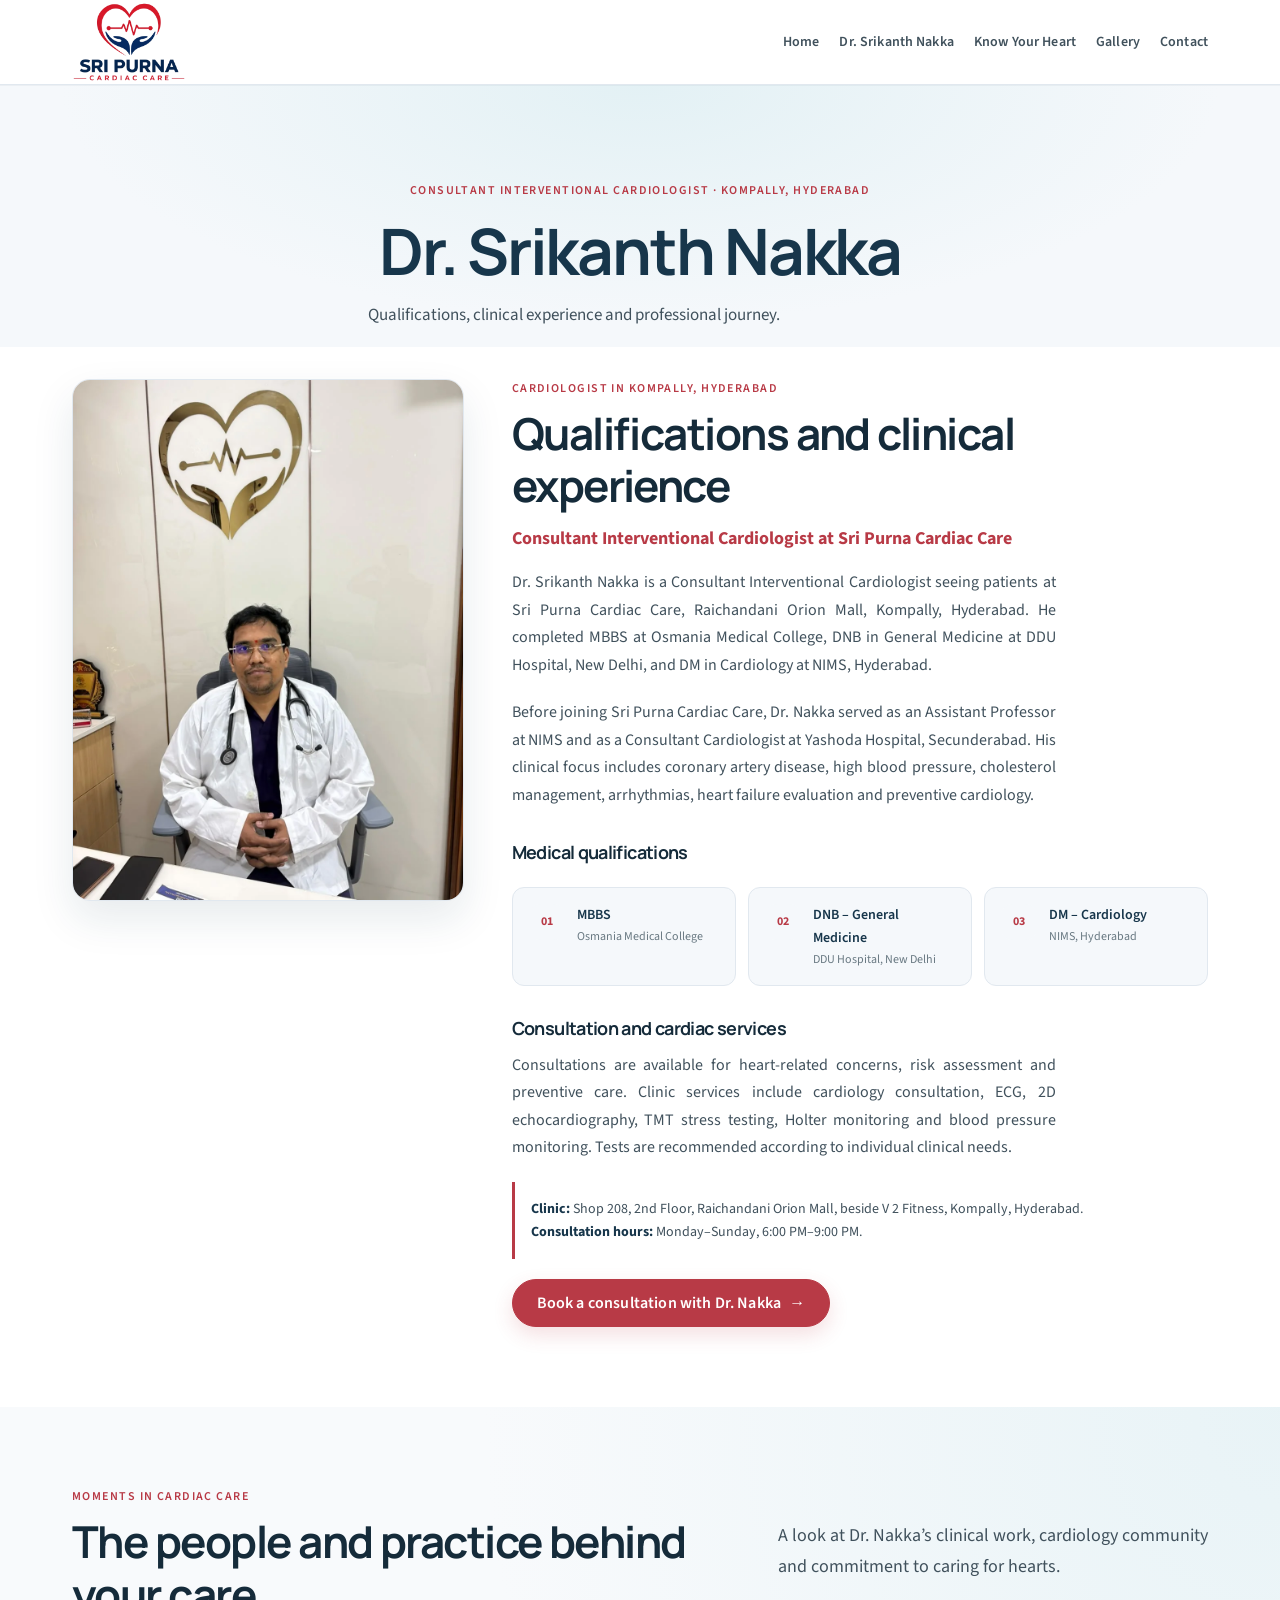
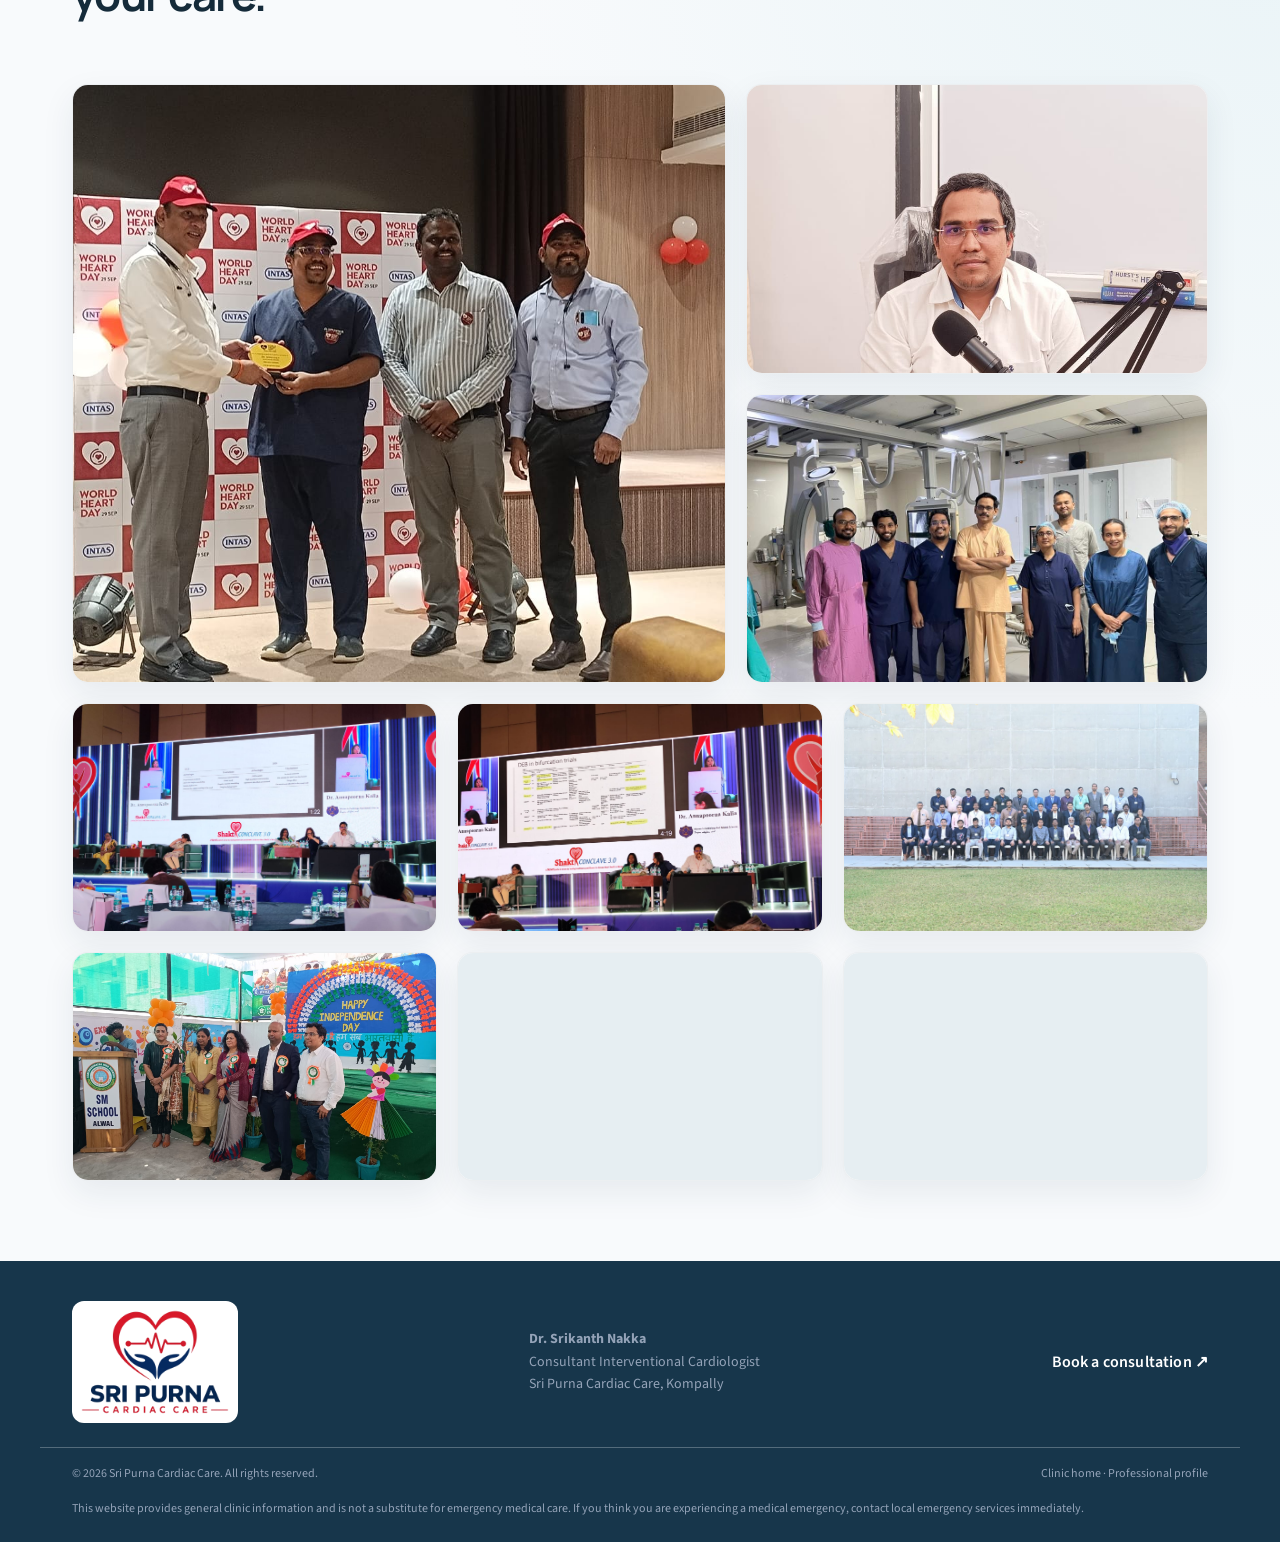
==== dr-srikanth-nakka/index.html @ 1088cf3b "Feature doctor social links and professional journey" ====
<!doctype html>
<html lang="en">
<head>
  <meta charset="utf-8">
  <meta name="viewport" content="width=device-width, initial-scale=1">
  <meta name="theme-color" content="#173653">
  <meta name="robots" content="index,follow">
  <title>Dr. Srikanth Nakka | Cardiologist in Kompally, Hyderabad</title>
  <meta name="description" content="Dr. Srikanth Nakka, Consultant Interventional Cardiologist in Kompally, Hyderabad. Explore his qualifications, clinical experience and professional photo gallery.">
  <link rel="canonical" href="https://kondabattulabalachandra-creator.github.io/sripurna-cardic/dr-srikanth-nakka/">
  <meta property="og:type" content="profile">
  <meta property="og:title" content="Dr. Srikanth Nakka | Sri Purna Cardiac Care">
  <link rel="preload" href="../fonts/manrope-latin-variable.woff2" as="font" type="font/woff2" crossorigin>
  <link rel="preload" href="../fonts/source-sans-3-latin-variable.woff2" as="font" type="font/woff2" crossorigin>
  <meta property="og:description" content="Meet Dr. Srikanth Nakka, Consultant Interventional Cardiologist in Kompally, Hyderabad.">
  <meta name="twitter:card" content="summary_large_image">
  <meta name="twitter:title" content="Dr. Srikanth Nakka | Cardiologist in Kompally">
  <meta name="twitter:description" content="Qualifications, clinical experience and professional photo gallery of Dr. Srikanth Nakka.">
  <link rel="stylesheet" href="../vendor/bootstrap/bootstrap-grid.min.css">
  <link rel="stylesheet" href="../vendor/bootstrap/bootstrap-utilities.min.css">
  <link rel="stylesheet" href="../styles.css">
</head>
<body>
  <a class="skip-link" href="#main">Skip to content</a>
  <header class="site-header" id="top">
    <div class="container nav-wrap">
      <a class="brand" href="../" aria-label="Sri Purna Cardiac Care home">
        <img class="brand-logo" src="../images/sri-purna-cardiac-care-logo-user.webp" alt="Sri Purna Cardiac Care" width="768" height="540">
      </a>
      <button class="menu-toggle" id="menuToggle" aria-label="Open navigation" aria-expanded="false" aria-controls="primaryNav">
        <span aria-hidden="true"></span><span aria-hidden="true"></span><span aria-hidden="true"></span>
      </button>
      <nav class="nav" id="primaryNav" aria-label="Main navigation">
        <a href="../">Home</a>
        <a href="#doctor" aria-current="page">Dr. Srikanth Nakka</a>
        <a href="../know-your-heart/">Know Your Heart</a>
        <a href="#gallery">Gallery</a>
        <a href="../#contact">Contact</a>
      </nav>
    </div>
  </header>
  <main id="main">
    <section class="doctor-page-heading" aria-labelledby="doctor-page-title">
      <div class="container">
        <div class="eyebrow"><span class="eyebrow-line"></span> Consultant Interventional Cardiologist · Kompally, Hyderabad</div>
        <h1 id="doctor-page-title">Dr. Srikanth Nakka</h1>
        <p>Qualifications, clinical experience and professional journey.</p>
      </div>
    </section>
    <section class="section doctor-section" id="doctor" aria-labelledby="doctor-heading">
      <div class="container doctor-grid">
        <figure class="doctor-profile-photo">
          <img src="../images/dr-srikanth-nakka-clinic-portrait.webp" alt="Dr. Srikanth Nakka seated in his clinic" width="960" height="1280" loading="lazy" decoding="async">
        </figure>
        <div class="doctor-copy">
          <div class="eyebrow"><span class="eyebrow-line"></span> Cardiologist in Kompally, Hyderabad</div>
          <h2 id="doctor-heading">Qualifications and clinical experience</h2>
          <p class="doctor-role">Consultant Interventional Cardiologist at Sri Purna Cardiac Care</p>
          <p class="body-copy">Dr. Srikanth Nakka is a Consultant Interventional Cardiologist seeing patients at Sri Purna Cardiac Care, Raichandani Orion Mall, Kompally, Hyderabad. He completed MBBS at Osmania Medical College, DNB in General Medicine at DDU Hospital, New Delhi, and DM in Cardiology at NIMS, Hyderabad.</p>
          <p class="body-copy">Before joining Sri Purna Cardiac Care, Dr. Nakka served as an Assistant Professor at NIMS and as a Consultant Cardiologist at Yashoda Hospital, Secunderabad. His clinical focus includes coronary artery disease, high blood pressure, cholesterol management, arrhythmias, heart failure evaluation and preventive cardiology.</p>
          <h3 class="career-heading">Medical qualifications</h3>
          <div class="qualifications">
            <div><span class="qual-icon">01</span><span><b>MBBS</b><small>Osmania Medical College</small></span></div>
            <div><span class="qual-icon">02</span><span><b>DNB – General Medicine</b><small>DDU Hospital, New Delhi</small></span></div>
            <div><span class="qual-icon">03</span><span><b>DM – Cardiology</b><small>NIMS, Hyderabad</small></span></div>
          </div>
          <h3 class="career-heading">Consultation and cardiac services</h3>
          <p class="body-copy">Consultations are available for heart-related concerns, risk assessment and preventive care. Clinic services include cardiology consultation, ECG, 2D echocardiography, TMT stress testing, Holter monitoring and blood pressure monitoring. Tests are recommended according to individual clinical needs.</p>
          <p class="doctor-visit"><strong>Clinic:</strong> Shop 208, 2nd Floor, Raichandani Orion Mall, beside V 2 Fitness, Kompally, Hyderabad.<br><strong>Consultation hours:</strong> Monday–Sunday, 6:00 PM–9:00 PM.</p>
          <a class="btn btn-primary" href="../#appointment">Book a consultation with Dr. Nakka <span>→</span></a>
        </div>
      </div>
    </section>

    <section class="section gallery-section" id="gallery" aria-labelledby="gallery-heading">
      <div class="container">
        <div class="section-heading gallery-heading">
          <div>
            <div class="eyebrow"><span class="eyebrow-line"></span> Moments in cardiac care</div>
            <h2 id="gallery-heading">The people and practice behind your care.</h2>
          </div>
          <p class="body-copy">A look at Dr. Nakka’s clinical work, cardiology community and commitment to caring for hearts.</p>
        </div>
        <div class="gallery-grid" aria-label="Photo gallery of Dr. Srikanth Nakka and his cardiology work">
          <figure class="gallery-card gallery-card-feature">
            <a href="../images/dr-srikanth-nakka-heart-day-recognition.webp" target="_blank" rel="noopener" aria-label="Open full-size photo of Dr. Nakka receiving recognition at a World Heart Day event">
              <img src="../images/dr-srikanth-nakka-heart-day-recognition.webp" alt="Dr. Srikanth Nakka receiving recognition at a World Heart Day event" width="1600" height="903" loading="lazy" decoding="async">
              <span class="gallery-open" aria-hidden="true">↗</span>
            </a>
          </figure>
          <figure class="gallery-card">
            <a href="../images/dr-srikanth-nakka-consultation.webp" target="_blank" rel="noopener" aria-label="Open full-size photo of Dr. Srikanth Nakka in consultation">
              <img src="../images/dr-srikanth-nakka-consultation.webp" alt="Dr. Srikanth Nakka seated at his desk during a consultation" width="903" height="1600" loading="lazy" decoding="async">
              <span class="gallery-open" aria-hidden="true">↗</span>
            </a>
          </figure>
          <figure class="gallery-card">
            <a href="../images/cardiac-care-team.webp" target="_blank" rel="noopener" aria-label="Open full-size photo of a cardiac care team">
              <img src="../images/cardiac-care-team.webp" alt="Dr. Nakka with a cardiac care team in a clinical procedure room" width="1024" height="768" loading="lazy" decoding="async">
              <span class="gallery-open" aria-hidden="true">↗</span>
            </a>
          </figure>
          <figure class="gallery-card">
            <a href="../images/dr-srikanth-nakka-cardiology-conference.webp" target="_blank" rel="noopener" aria-label="Open full-size photo from a cardiology conference">
              <img src="../images/dr-srikanth-nakka-cardiology-conference.webp" alt="Cardiology conference session with clinicians discussing heart care" width="1600" height="1200" loading="lazy" decoding="async">
              <span class="gallery-open" aria-hidden="true">↗</span>
            </a>
          </figure>
          <figure class="gallery-card">
            <a href="../images/dr-srikanth-nakka-cardiology-conference-panel.webp" target="_blank" rel="noopener" aria-label="Open full-size photo of a cardiology conference panel">
              <img src="../images/dr-srikanth-nakka-cardiology-conference-panel.webp" alt="Expert panel at a cardiology conference on women's heart health" width="1600" height="1200" loading="lazy" decoding="async">
              <span class="gallery-open" aria-hidden="true">↗</span>
            </a>
          </figure>
          <figure class="gallery-card">
            <a href="../images/dr-srikanth-nakka-batch-colleagues.webp" target="_blank" rel="noopener" aria-label="Open full-size photo of Dr. Nakka with his cardiology batch">
              <img src="../images/dr-srikanth-nakka-batch-colleagues.webp" alt="Dr. Nakka with his cardiology batch and colleagues" width="1600" height="1064" loading="lazy" decoding="async">
              <span class="gallery-open" aria-hidden="true">↗</span>
            </a>
          </figure>
          <figure class="gallery-card">
            <a href="../images/community-health-event.webp" target="_blank" rel="noopener" aria-label="Open full-size photo from a community health event">
              <img src="../images/community-health-event.webp" alt="Dr. Nakka and community members at a school health and cultural event" width="1600" height="903" loading="lazy" decoding="async">
              <span class="gallery-open" aria-hidden="true">↗</span>
            </a>
          </figure>
          <figure class="gallery-card">
            <a href="../images/dr-srikanth-nakka-yashoda-health-session.webp" target="_blank" rel="noopener" aria-label="Open full-size photo from a Yashoda Hospitals heart-health session">
              <img src="../images/dr-srikanth-nakka-yashoda-health-session.webp" alt="Dr. Nakka speaking at a Yashoda Hospitals heart-health session" width="960" height="1280" loading="lazy" decoding="async">
              <span class="gallery-open" aria-hidden="true">↗</span>
            </a>
          </figure>
          <figure class="gallery-card">
            <a href="../images/cardiac-care-table-meeting.webp" target="_blank" rel="noopener" aria-label="Open full-size photo of a cardiac-care table meeting">
              <img src="../images/cardiac-care-table-meeting.webp" alt="Dr. Nakka and clinicians meeting around a table at Yashoda Hospitals" width="1280" height="583" loading="lazy" decoding="async">
              <span class="gallery-open" aria-hidden="true">↗</span>
            </a>
          </figure>
        </div>
      </div>
    </section>
  </main>
  <footer class="footer">
    <div class="container footer-main">
      <a class="brand brand-footer" href="../" aria-label="Sri Purna Cardiac Care home"><img class="brand-logo" src="../images/sri-purna-cardiac-care-logo-user.webp" alt="Sri Purna Cardiac Care" width="768" height="540"></a>
      <p><strong>Dr. Srikanth Nakka</strong><br>Consultant Interventional Cardiologist<br>Sri Purna Cardiac Care, Kompally</p>
      <a class="footer-call" href="../#appointment">Book a consultation ↗</a>
    </div>
    <div class="container footer-bottom"><span>© <span id="year"></span> Sri Purna Cardiac Care. All rights reserved.</span><span><a href="../">Clinic home</a> · Professional profile</span></div>
    <div class="container medical-note">This website provides general clinic information and is not a substitute for emergency medical care. If you think you are experiencing a medical emergency, contact local emergency services immediately.</div>
  </footer>
  <script src="../script.js"></script>
</body>
</html>
---- styles.css ----
/* ==========================================================================
   Sri Purna Cardiac Care — Modern Design System
   Mobile-first | self-hosted variable fonts | measured hierarchy | no italics
   ========================================================================== */

@font-face {
  font-family: "Manrope";
  src: url("fonts/manrope-latin-variable.woff2") format("woff2");
  font-style: normal;
  font-weight: 200 800;
  font-display: swap;
}

@font-face {
  font-family: "Source Sans 3";
  src: url("fonts/source-sans-3-latin-variable.woff2") format("woff2");
  font-style: normal;
  font-weight: 200 900;
  font-display: swap;
}

/* 1. Design Tokens */
:root {
  /* Fonts */
  --fs-heading: "Manrope", "Segoe UI", Arial, sans-serif;
  --fs-body: "Source Sans 3", "Segoe UI", Arial, sans-serif;

  /* Colors — Medical palette */
  --color-bg: #F5F8FB;
  --color-bg-white: #FFFFFF;
  --color-text: #152B3A;
  --color-text-secondary: #40515C;
  --color-text-muted: #697982;
  --color-brand: #B83A46;
  --color-brand-dark: #96323D;
  --color-navy: #17364B;
  --color-border: #E1E8EF;
  --color-focus: #B83A46;
  --color-success: #059669;

  /* Radius & Shadows */
  --radius: 0.75rem;
  --radius-lg: 1.125rem;
  --shadow: 0 10px 30px rgb(23 54 75 / 0.07);
  --shadow-hover: 0 16px 36px rgb(23 54 75 / 0.11);
  --transition: 220ms cubic-bezier(0.2, 0.8, 0.2, 1);

  /* Spacing (8px grid) */
  --space-1: 0.25rem;
  --space-2: 0.5rem;
  --space-3: 0.75rem;
  --space-4: 1rem;
  --space-5: 1.25rem;
  --space-6: 1.5rem;
  --space-8: 2rem;
  --space-10: 2.5rem;
  --space-12: 3rem;
  --space-16: 4rem;
  --space-20: 5rem;

  /* Typography scale (mobile first) */
  --text-xs: 0.75rem;
  --text-sm: 0.875rem;
  --text-base: 1rem;
  --text-lg: 1.125rem;
  --text-xl: 1.25rem;
  --text-2xl: 1.5rem;
  --text-3xl: 1.875rem;
  --text-4xl: 2.25rem;
  --text-5xl: 3rem;
  --text-6xl: 3.75rem;

  --leading-tight: 1.2;
  --leading-snug: 1.375;
  --leading-normal: 1.5;
  --leading-relaxed: 1.625;

  --container-max: 1200px;
  --container-padding: 1.5rem;

  /* Breakpoints (mobile first) */
  --bp-sm: 640px;
  --bp-md: 768px;
  --bp-lg: 1024px;
  --bp-xl: 1280px;
}

/* 2. Reset & Base */
*,
*::before,
*::after {
  box-sizing: border-box;
  margin: 0;
  padding: 0;
}

html {
  scroll-behavior: smooth;
  scroll-padding-top: 80px;
  font-size: 16px;
  -webkit-tap-highlight-color: transparent;
}

body {
  margin: 0;
  background: var(--color-bg);
  color: var(--color-text);
  font-family: var(--fs-body);
  font-size: clamp(1rem, 0.97rem + 0.16vw, 1.0625rem);
  font-weight: 400;
  line-height: var(--leading-relaxed);
  -webkit-font-smoothing: antialiased;
  overflow-x: hidden;
}

a {
  color: inherit;
  text-decoration: none;
  transition: color var(--transition);
}

button {
  font: inherit;
  cursor: pointer;
  background: none;
  border: none;
}

img {
  display: block;
  max-width: 100%;
  height: auto;
}

p {
  margin-bottom: var(--space-5);
  color: var(--color-text-secondary);
  line-height: var(--leading-relaxed);
  text-align: left;
  text-wrap: pretty;
}

/* 3. Typography — No slanting anywhere */
h1, h2, h3, h4, h5, h6 {
  font-family: var(--fs-heading);
  font-weight: 680;
  line-height: var(--leading-tight);
  color: var(--color-text);
  letter-spacing: -0.035em;
  font-style: normal !important;
}

h1 { font-size: clamp(2.25rem, 9vw, 3.75rem); margin-bottom: var(--space-5); }
h2 { font-size: clamp(1.75rem, 6vw, 2.75rem); margin-bottom: var(--space-4); }
h3 { font-size: clamp(1.25rem, 4vw, 1.75rem); margin-bottom: var(--space-3); }
h4 { font-size: var(--text-lg); margin-bottom: var(--space-3); }

/* Hero title — uniform heading */
.hero h1 {
  font-size: clamp(2.5rem, 5.8vw, 4.5rem);
  font-weight: 700;
  margin-bottom: var(--space-4);
  line-height: 1.02;
  letter-spacing: -0.045em;
}

/* Eyebrow / badge labels — body font, no slant */
.eyebrow {
  font-family: var(--fs-body);
  font-size: var(--text-xs);
  font-weight: 600;
  letter-spacing: 0.12em;
  text-transform: uppercase;
  color: var(--color-brand);
  margin-bottom: var(--space-2);
  display: block;
}

/* 4. Layout */
.container {
  width: 100%;
  max-width: var(--container-max);
  margin-inline: auto;
  padding-inline: var(--container-padding);
}

.section {
  padding: var(--space-12) 0;
}

.skip-link {
  position: absolute;
  top: var(--space-3);
  left: -100%;
  z-index: 1000;
  padding: var(--space-2) var(--space-4);
  background: var(--color-bg-white);
  color: var(--color-navy);
  font-family: var(--fs-body);
  font-size: var(--text-sm);
  font-weight: 600;
  border-radius: var(--radius);
  box-shadow: var(--shadow);
  transition: left 0.2s ease;
}
.skip-link:focus {
  left: var(--space-3);
  outline: 3px solid var(--color-focus);
  outline-offset: 2px;
}

/* 5. Header / Navigation */
.site-header {
  position: sticky;
  top: 0;
  z-index: 100;
  background: var(--color-bg-white);
  border-bottom: 1px solid var(--color-border);
  box-shadow: 0 1px 0 rgb(21 43 58 / 0.04);
}

.nav-wrap {
  display: flex;
  align-items: center;
  justify-content: space-between;
  height: 80px;
  gap: var(--space-4);
}

.brand {
  display: inline-flex;
  align-items: center;
}

.brand-logo {
  display: block;
  width: clamp(124px, 19.5vw, 150px);
  height: clamp(72px, 10.4vw, 80px);
  object-fit: contain;
  object-position: left center;
  transition: width 180ms ease, height 180ms ease;
}

.nav {
  display: flex;
  align-items: center;
  gap: var(--space-5);
  font-family: var(--fs-body);
  font-size: var(--text-sm);
  font-weight: 600;
  letter-spacing: 0.01em;
  color: var(--color-text);
}

.nav > a {
  color: var(--color-text-secondary);
  padding: var(--space-2) 0;
  position: relative;
  font-weight: 700;
  transition: color var(--transition);
}

.nav > a:hover,
.nav > a:focus {
  color: var(--color-brand);
}

.menu-toggle {
  display: none;
  width: 44px;
  height: 44px;
  padding: var(--space-2);
  border: 1px solid var(--color-border);
  border-radius: var(--radius);
  background: var(--color-bg-white);
}

.menu-toggle span {
  display: block;
  height: 2px;
  margin: 5px 0;
  background: var(--color-text);
}

/* 6. Buttons — uniform, no slant */
.btn {
  display: inline-flex;
  align-items: center;
  justify-content: center;
  gap: var(--space-2);
  min-height: 48px;
  padding: 0 var(--space-6);
  border: 1px solid transparent;
  border-radius: 999px;
  font-family: var(--fs-body);
  font-size: var(--text-base);
  font-weight: 700;
  letter-spacing: 0.01em;
  transition: transform var(--transition), background-color var(--transition), border-color var(--transition), color var(--transition), box-shadow var(--transition);
  text-align: center;
  cursor: pointer;
}

.btn-primary {
  background: var(--color-brand);
  color: var(--color-bg-white);
  border-color: var(--color-brand);
  box-shadow: 0 8px 20px rgb(184 58 70 / 0.16);
}

.btn-primary:hover {
  background: var(--color-brand-dark);
  border-color: var(--color-brand-dark);
  transform: translateY(-1px);
  box-shadow: 0 12px 24px rgb(184 58 70 / 0.22);
}

.btn-block {
  width: 100%;
}

/* 7. Hero — mobile-first stack */
.hero {
  padding: clamp(2.75rem, 6vw, 5.5rem) 0 clamp(2.5rem, 5vw, 4rem);
  background: radial-gradient(ellipse at 82% 40%, rgb(223 235 246 / 0.42), transparent 42%), var(--color-bg-white);
}

.hero-grid {
  display: grid;
  gap: clamp(2rem, 6vw, 5rem);
  align-items: center;
}

.hero-content {
  max-width: 560px;
}

.hero-media {
  position: relative;
  z-index: 0;
  isolation: isolate;
  width: min(100%, 470px);
  margin-inline: auto;
  padding: 9px;
  border: 1px solid rgb(225 232 239 / 0.85);
  border-radius: 1.35rem;
  background: linear-gradient(145deg, #fff, #f3f7fa);
  box-shadow: 0 24px 60px rgb(23 54 75 / 0.12);
}

.hero-media img {
  width: 100%;
  max-width: none;
  border-radius: 1rem;
  border: 0;
  box-shadow: none;
  margin: 0 auto;
  aspect-ratio: 1 / 1;
  object-fit: cover;
  object-position: center 26%;
  animation: hero-image-reveal 680ms cubic-bezier(0.2, 0.8, 0.2, 1) both;
}

.hero-role {
  margin: 0 0 var(--space-3);
  color: var(--color-navy);
  font-size: clamp(1.15rem, 2vw, 1.35rem);
  font-weight: 700;
  line-height: 1.4;
}

.hero-lead {
  max-width: 58ch;
  font-size: clamp(1rem, 1.4vw, 1.125rem);
  line-height: 1.7;
}
.hero-actions {
  display: flex;
  flex-direction: column;
  gap: var(--space-3);
  margin-top: var(--space-5);
}

.hero-actions .btn {
  width: 100%;
}

.hero-proof {
  margin-top: var(--space-6);
  padding: var(--space-4);
  border: 1px solid var(--color-border);
  border-radius: var(--radius);
  background: rgb(255 255 255 / 0.92);
}

.hero-proof strong {
  color: var(--color-text);
  font-family: var(--fs-body);
  font-weight: 700;
  font-size: var(--text-base);
  display: block;
}

.hero-proof small {
  color: var(--color-text-muted);
  font-family: var(--fs-body);
  font-size: var(--text-sm);
  display: block;
  margin-top: 0.15rem;
}

.hero-bottom {
  display: flex;
  grid-template-columns: 1fr auto;
  gap: var(--space-3) var(--space-5);
  margin-top: var(--space-8);
  padding-top: var(--space-6);
  border-top: 1px solid var(--color-border);
  color: var(--color-text-muted);
  font-family: var(--fs-body);
  font-size: var(--text-sm);
  flex-direction: column;
  align-items: flex-start;
  flex-wrap: wrap;
}

.hero-bottom > span {
  color: var(--color-brand);
  font-weight: 600;
  letter-spacing: 0.08em;
  text-transform: uppercase;
  font-size: var(--text-xs);
}

.hero-bottom strong {
  color: var(--color-navy);
  font-weight: 700;
}

.hero-bottom i {
  width: 6px;
  height: 6px;
  border-radius: 50%;
  background: var(--color-brand);
  display: inline-block;
  margin: 0;
}

.hero-bottom a {
  color: var(--color-navy);
  font-weight: 600;
  justify-self: end;
  margin-left: 0;
}

/* 9. Section Headings */
.section-heading {
  display: flex;
  flex-direction: column;
  gap: var(--space-3);
  margin-bottom: var(--space-8);
  text-align: center;
}

.section-heading > .body-copy {
  max-width: 600px;
  margin-inline: auto;
  color: var(--color-text-secondary);
  font-size: var(--text-lg);
}

.about-section {
  background: var(--color-bg);
}

.about-grid {
  display: grid;
  grid-template-columns: minmax(0, 0.9fr) minmax(0, 1.1fr);
  align-items: center;
  gap: clamp(2rem, 6vw, 5rem);
}

.about-grid h2 { max-width: 13ch; }
.about-copy { max-width: 66ch; }

.about-callout {
  display: block;
  margin-top: var(--space-6);
  padding: var(--space-4) var(--space-5);
  border-left: 3px solid var(--color-brand);
  border-radius: 0 var(--radius) var(--radius) 0;
  background: var(--color-bg-white);
  box-shadow: var(--shadow);
}

.about-callout strong {
  color: var(--color-navy);
  font-weight: 700;
  display: block;
}

/* Services section — Bootstrap 5 grid, clinic palette, and consistent photo cards. */
.services-section {
  background: var(--color-bg-white);
}

.service-card {
  min-height: 32.5rem;
  overflow: hidden;
  padding: 0;
  border: 1px solid var(--color-border);
  border-radius: var(--radius-lg);
  background: var(--color-bg-white);
  box-shadow: 0 8px 24px rgb(23 54 75 / 0.045);
  transition: transform var(--transition), border-color var(--transition), box-shadow var(--transition);
}

.service-card:hover {
  border-color: var(--color-brand);
  box-shadow: var(--shadow-hover);
  transform: translateY(-3px);
}

.service-card-image {
  overflow: hidden;
  aspect-ratio: 4 / 3;
  margin: 0;
  background: var(--color-bg-white);
}

.service-card-image img {
  display: block;
  width: 100%;
  height: 100%;
  object-fit: cover;
  object-position: center;
  transition: transform 420ms ease;
}

.service-card:hover .service-card-image img {
  transform: scale(1.035);
}

.service-photo-ecg img {
  object-position: center 55%;
}

.service-photo-pressure img {
  object-position: center 60%;
}

.service-card-content {
  min-width: 0;
}

.service-number {
  display: block;
  margin-bottom: var(--space-2);
  color: var(--color-brand);
  font-size: var(--text-xs);
  font-weight: 700;
  letter-spacing: 0.14em;
}

.service-card h3 {
  font-size: var(--text-lg);
}

.service-card p {
  color: var(--color-text-secondary);
  font-size: var(--text-sm);
}

.service-action {
  display: inline-flex;
  align-items: center;
  justify-content: space-between;
  gap: var(--space-2);
  min-height: 44px;
  border-top: 1px solid var(--color-border);
  padding-top: var(--space-3);
  color: var(--color-brand-dark);
  font-family: var(--fs-body);
  font-size: var(--text-sm);
  font-weight: 700;
}

.service-action:hover,
.service-action:focus-visible {
  color: var(--color-brand);
}

.service-procedure-note {
  overflow: hidden;
  border: 1px solid var(--color-border);
  border-radius: var(--radius-lg);
  background: var(--color-bg-white);
}

.service-procedure-image {
  display: block;
  width: 100%;
  aspect-ratio: 4 / 3;
  object-fit: cover;
  object-position: center;
}

.service-procedure-copy {
  display: flex;
  min-height: 100%;
  flex-direction: column;
  justify-content: center;
}

.service-procedure-label {
  display: block;
  margin-bottom: var(--space-3);
  color: var(--color-brand);
  font-size: var(--text-xs);
  font-weight: 700;
  letter-spacing: 0.12em;
  text-transform: uppercase;
}

.service-disclaimer {
  color: var(--color-navy);
  font-size: var(--text-sm);
  line-height: var(--leading-relaxed);
}

/* 11. Doctor Section */
.doctor-section {
  background: var(--color-bg-white);
}

.doctor-grid {
  display: grid;
  grid-template-columns: 1fr;
  gap: var(--space-8);
  align-items: start;
}

.doctor-copy h2,
.doctor-copy h3 {
  margin-bottom: var(--space-3);
}

.doctor-role {
  color: var(--color-brand);
  font-family: var(--fs-body);
  font-weight: 700;
  font-size: var(--text-lg);
  margin-bottom: var(--space-4);
  display: block;
}

.body-copy {
  color: var(--color-text-secondary);
  font-size: var(--text-base);
  margin-bottom: var(--space-5);
}

.qualifications {
  display: grid;
  grid-template-columns: repeat(auto-fit, minmax(200px, 1fr));
  gap: var(--space-3);
  margin: var(--space-6) 0;
}

.qualifications > div {
  display: flex;
  align-items: flex-start;
  gap: var(--space-3);
  padding: var(--space-4);
  border: 1px solid var(--color-border);
  border-radius: var(--radius);
  background: var(--color-bg);
}

.qual-icon {
  width: 36px;
  height: 36px;
  border-radius: var(--radius);
  background: var(--color-bg);
  color: var(--color-brand);
  display: grid;
  place-items: center;
  font-size: var(--text-xs);
  font-weight: 700;
  flex-shrink: 0;
}

.qualifications span:last-child {
  display: flex;
  flex-direction: column;
}

.qualifications b {
  color: var(--color-navy);
  font-family: var(--fs-body);
  font-weight: 600;
  font-size: var(--text-sm);
}

.qualifications small {
  color: var(--color-text-muted);
  font-family: var(--fs-body);
  font-size: var(--text-xs);
}

.text-link {
  display: inline-flex;
  align-items: center;
  gap: var(--space-2);
  color: var(--color-navy);
  font-family: var(--fs-body);
  font-size: var(--text-base);
  font-weight: 600;
  letter-spacing: 0.01em;
}

.text-link:hover {
  color: var(--color-brand);
}

.career-heading {
  margin: var(--space-8) 0 var(--space-3);
  font-size: var(--text-lg);
}

/* 12. Appointment Band */
.appointment-band {
  position: relative;
  padding: var(--space-12) 0;
  background: linear-gradient(115deg, #17364B 0%, #1E465A 100%);
  color: var(--color-bg-white);
  overflow: hidden;
}

.appointment-band .eyebrow {
  color: #F1C8C0;
}

.appointment-grid {
  display: grid;
  grid-template-columns: 1fr;
  gap: var(--space-8);
  align-items: start;
}

.appointment-grid h2 {
  color: var(--color-bg-white);
  margin-bottom: var(--space-4);
}

.appointment-grid p {
  color: #94A3B8;
  font-size: var(--text-base);
  margin-bottom: var(--space-6);
  max-width: 100%;
}

.appointment-actions {
  display: flex;
  flex-direction: column;
  gap: var(--space-3);
}

.appointment-actions .btn {
  width: 100%;
  justify-content: center;
}

.appointment-actions .btn-white {
  background: var(--color-bg-white);
  border-color: var(--color-bg-white);
  color: var(--color-navy);
}

.appointment-actions .btn-white:hover {
  background: var(--color-brand);
  border-color: var(--color-brand);
  color: var(--color-bg-white);
}

.appointment-actions .btn-outline-white {
  background: transparent;
  border-color: rgba(255, 255, 255, 0.45);
  color: var(--color-bg-white);
}

.appointment-actions .btn-outline-white:hover {
  background: var(--color-bg-white);
  border-color: var(--color-bg-white);
  color: var(--color-navy);
}

.appointment-actions small {
  color: #94A3B8;
  font-family: var(--fs-body);
  font-size: var(--text-xs);
  margin-top: var(--space-2);
}

/* 13. Contact / Visit */
.visit-header {
  max-width: 720px;
  margin-bottom: var(--space-8);
}

.visit-header h2 {
  margin-bottom: var(--space-3);
}

.visit-grid {
  display: grid;
  grid-template-columns: 1fr;
  gap: var(--space-6);
  align-items: start;
}

.visit-subheading {
  margin-bottom: var(--space-5);
  font-size: var(--text-lg);
}

.visit-copy {
  padding: var(--space-6);
  border: 1px solid var(--color-border);
  border-radius: var(--radius-lg);
  background: var(--color-bg-white);
  box-shadow: var(--shadow);
}

.contact-detail {
  display: flex;
  align-items: flex-start;
  gap: var(--space-3);
  margin-bottom: var(--space-5);
}

.detail-icon {
  width: 40px;
  height: 40px;
  border-radius: var(--radius);
  border: 1px solid var(--color-border);
  background: var(--color-bg-white);
  color: var(--color-brand);
  display: grid;
  place-items: center;
  font-size: var(--text-lg);
  flex-shrink: 0;
}

.contact-detail b {
  color: var(--color-navy);
  font-family: var(--fs-body);
  font-weight: 600;
  font-size: var(--text-sm);
  display: block;
}

.contact-detail small {
  color: var(--color-text-muted);
  font-family: var(--fs-body);
  font-size: var(--text-sm);
  line-height: 1.5;
}

.contact-detail a:hover {
  color: var(--color-brand);
}

.map-card {
  overflow: hidden;
  border: 1px solid var(--color-border);
  border-radius: var(--radius-lg);
  background: var(--color-bg-white);
  box-shadow: var(--shadow);
}

.map-card iframe {
  width: 100%;
  height: 300px;
  border: 0;
  border-radius: var(--radius-lg);
}

.map-caption {
  display: flex;
  align-items: center;
  gap: var(--space-3);
  padding: var(--space-4);
}

.map-pin {
  width: 40px;
  height: 40px;
  border-radius: var(--radius);
  border: 1px solid var(--color-border);
  background: var(--color-bg);
  color: var(--color-brand);
  display: grid;
  place-items: center;
  font-size: var(--text-lg);
  flex-shrink: 0;
}

.map-caption b {
  color: var(--color-navy);
  font-family: var(--fs-body);
  font-weight: 600;
  font-size: var(--text-sm);
}

.map-caption small {
  color: var(--color-text-muted);
  font-family: var(--fs-body);
  font-size: var(--text-xs);
}

.map-caption > a {
  margin-left: auto;
  color: var(--color-navy);
  font-weight: 600;
  font-family: var(--fs-body);
  font-size: var(--text-sm);
}

/* 14. Footer */
.footer {
  padding: var(--space-10) 0 var(--space-6);
  background: var(--color-navy);
  color: #94A3B8;
}

.footer-main {
  display: flex;
  flex-direction: column;
  gap: var(--space-6);
  padding-bottom: var(--space-6);
  border-bottom: 1px solid rgba(220, 229, 235, 0.3);
}

.brand-footer {
  padding: var(--space-2);
  border-radius: var(--radius);
  background: var(--color-bg-white);
  width: fit-content;
}

.brand-footer .brand-logo {
  width: 150px;
  height: auto;
}

.footer-main > p {
  margin: 0;
  color: #94A3B8;
  font-family: var(--fs-body);
  font-size: var(--text-sm);
  line-height: 1.6;
}

.footer-call {
  color: var(--color-bg-white);
  font-family: var(--fs-body);
  font-size: var(--text-base);
  font-weight: 600;
  letter-spacing: 0.01em;
}

.footer-call:hover {
  color: #94A3B8;
}

.social-links {
  display: inline-flex;
  align-items: center;
  gap: var(--space-2);
}

.social-link {
  display: inline-grid;
  width: 44px;
  height: 44px;
  flex: 0 0 44px;
  place-items: center;
  border: 1px solid currentColor;
  border-radius: 50%;
  color: inherit;
  transition: background-color var(--transition), border-color var(--transition), color var(--transition), transform var(--transition);
}

.social-link svg {
  display: block;
  width: 21px;
  height: 21px;
}

.footer .social-link {
  border-color: rgb(255 255 255 / 0.4);
  color: var(--color-bg-white);
}

.footer .social-link:hover {
  border-color: var(--color-bg-white);
  background: var(--color-bg-white);
  color: var(--color-navy);
}

.footer-bottom {
  display: flex;
  flex-direction: column;
  gap: var(--space-3);
  padding-top: var(--space-4);
  color: #94A3B8;
  font-family: var(--fs-body);
  font-size: var(--text-xs);
}

.medical-note {
  margin-top: var(--space-4);
  color: #94A3B8;
  font-size: var(--text-xs);
  line-height: 1.6;
}

/* 15. Appointment form inside the contact section */
.appointment-card {
  padding: clamp(1.25rem, 3vw, 2rem);
  background: var(--color-bg-white);
  border: 1px solid var(--color-border);
  border-radius: var(--radius-lg);
  box-shadow: var(--shadow);
  scroll-margin-top: 96px;
}

.appointment-card-title {
  margin-bottom: var(--space-2);
  font-size: clamp(1.5rem, 4vw, 2rem);
}

.appointment-card-lead {
  margin-bottom: var(--space-6);
  color: var(--color-text-secondary);
  font-size: var(--text-sm);
  line-height: 1.6;
}

.form-grid {
  display: grid;
  grid-template-columns: minmax(0, 1fr);
  gap: 14px;
}

.form-group {
  min-width: 0;
  margin-bottom: 0;
}

.visually-hidden {
  position: absolute;
  width: 1px;
  height: 1px;
  padding: 0;
  margin: -1px;
  overflow: hidden;
  clip: rect(0, 0, 0, 0);
  white-space: nowrap;
  border: 0;
}

.form-group label {
  display: block;
  font-family: var(--fs-body);
  font-size: var(--text-sm);
  font-weight: 600;
  color: var(--color-text);
  margin-bottom: var(--space-2);
  letter-spacing: 0.01em;
}

.form-group .required {
  color: var(--color-brand);
}

.form-group input,
.form-group select,
.form-group textarea {
  width: 100%;
  min-height: 54px;
  padding: 0 14px;
  border: 1px solid var(--color-border);
  border-radius: 0.75rem;
  font-family: var(--fs-body);
  font-size: var(--text-base);
  font-weight: 600;
  color: var(--color-text);
  background: var(--color-bg-white);
  box-shadow: none;
  transition: border-color 160ms ease, box-shadow 160ms ease;
}

.form-group input:focus,
.form-group select:focus,
.form-group textarea:focus {
  outline: none;
  border-color: var(--color-brand);
  box-shadow: 0 0 0 4px rgb(184 58 70 / 0.12);
}

.form-group input::placeholder,
.form-group textarea::placeholder {
  color: #64748B;
  opacity: 1;
}

.form-group textarea {
  resize: vertical;
  min-height: 112px;
  padding: 14px;
}

.form-note {
  margin: var(--space-4) 0 0;
  font-size: var(--text-xs);
  color: var(--color-text-muted);
  line-height: 1.5;
}

.appointment-card #formSubmit { margin-top: var(--space-4); }

.appointment-disclaimer {
  margin-top: var(--space-5);
  font-size: var(--text-xs);
  color: var(--color-text-muted);
  border-top: 1px solid var(--color-border);
  padding-top: var(--space-4);
}

.form-status {
  display: none;
  margin-top: var(--space-4);
  padding: var(--space-3) var(--space-4);
  border: 1px solid #A7F3D0;
  background: #ECFDF5;
  color: #065F46;
  border-radius: var(--radius);
  font-family: var(--fs-body);
  font-size: var(--text-sm);
  line-height: 1.5;
}

.form-status.is-visible {
  display: block;
}

/* Focus states */
:focus-visible {
  outline: 3px solid var(--color-focus);
  outline-offset: 2px;
}

/* 17. Mobile-first responsive enhancements */
@media (min-width: 640px) {
  .nav-wrap { height: 84px; }
  .hero { padding: var(--space-16) 0 var(--space-16); }
  .section { padding: var(--space-16) 0; }
}

@media (min-width: 768px) {
  .menu-toggle { display: none !important; }
  .nav { display: flex; gap: var(--space-8); }
  .hero-grid {
    grid-template-columns: 1fr 1fr;
    align-items: center;
    gap: var(--space-12);
  }
  .hero-actions {
    flex-direction: row;
    gap: var(--space-3);
  }
  .hero-actions .btn { width: auto; }
  .hero-proof { margin-top: var(--space-8); }
  .hero-bottom {
    flex-direction: row;
    align-items: center;
    justify-content: space-between;
    gap: var(--space-4);
  }
  .hero-bottom a { justify-self: auto;
  margin-left: auto;
}
  .section-heading {
    flex-direction: row;
    align-items: center;
    justify-content: space-between;
    text-align: left;
  }
  .section-heading > .body-copy {
    max-width: 480px;
    margin-inline: 0;
    text-align: left;
  }
  .appointment-grid {
    grid-template-columns: 1fr 1fr;
    gap: var(--space-12);
  }
  .visit-grid {
    grid-template-columns: 1fr 1.15fr;
    gap: var(--space-8);
  }
  .visit-grid .map-card {
    grid-column: 1 / -1;
  }
  .footer-main {
    flex-direction: row;
    align-items: center;
    justify-content: space-between;
  }
  .footer-bottom {
    flex-direction: row;
    justify-content: space-between;
    align-items: center;
  }
}

@media (min-width: 1024px) {
  :root { --container-padding: 2rem; }
  .section { padding: var(--space-20) 0; }
  .service-grid { grid-template-columns: repeat(4, 1fr); }
  .doctor-grid { grid-template-columns: 1fr 1fr; gap: var(--space-12); }
  .qualifications { grid-template-columns: repeat(3, 1fr); }
}

@media (prefers-reduced-motion: reduce) {
  html { scroll-behavior: auto; }
  *, *::before, *::after { transition-duration: 0.01ms !important; animation-duration: 0.01ms !important; }
}

/* Mobile navigation and layout safeguards */
.menu-toggle {
  display: inline-flex;
  flex-direction: column;
  align-items: center;
  justify-content: center;
  gap: 5px;
  flex: 0 0 44px;
  border: 0;
  background: transparent;
  color: var(--color-brand);
}

.menu-toggle > span {
  display: block;
  width: 22px;
  height: 2px;
  margin: 0;
  border-radius: 2px;
  background: var(--color-navy);
}

.nav-wrap { position: relative; }

.nav {
  position: absolute;
  top: 100%;
  left: 0;
  right: 0;
  z-index: 110;
  display: flex;
  flex-direction: column;
  align-items: stretch;
  gap: 0;
  max-height: 0;
  overflow: hidden;
  padding: 0 1.5rem;
  opacity: 0;
  visibility: hidden;
  pointer-events: none;
  transform: translateY(-8px);
  background: var(--color-bg-white);
  border-bottom: 1px solid transparent;
  box-shadow: var(--shadow);
  transition: max-height 260ms ease, padding 220ms ease, opacity 160ms ease,
    transform 260ms ease, visibility 0s linear 260ms;
}

.nav.open {
  max-height: 280px;
  padding: 0.5rem 1.5rem 1rem;
  opacity: 1;
  visibility: visible;
  pointer-events: auto;
  transform: translateY(0);
  border-bottom: 1px solid var(--color-border);
  transition: max-height 260ms ease, padding 220ms ease, opacity 160ms ease,
    transform 260ms ease, visibility 0s;
}

.nav.open > a {
  padding: 0.75rem 0;
  border-bottom: 1px solid var(--color-border);
}

.nav.open > a:last-child { border-bottom: 0; }

@media (min-width: 768px) {
  .menu-toggle { display: none; }
  .nav {
    position: static;
    display: flex;
    flex-direction: row;
    align-items: center;
    max-height: none;
    overflow: visible;
    padding: 0;
    opacity: 1;
    visibility: visible;
    pointer-events: auto;
    transform: none;
    border: 0;
    box-shadow: none;
    transition: none;
    gap: var(--space-5);
  }
  .nav.open {
    position: static;
    flex-direction: row;
    align-items: center;
    padding: 0;
    border: 0;
    box-shadow: none;
  }
  .nav.open > a { padding: var(--space-2) 0; border: 0; }
}

@media (max-width: 420px) {
  :root { --container-padding: 1rem; }
  .hero-bottom { grid-template-columns: 1fr; }
  .hero-bottom a { justify-self: start; }
  .visit-copy, .appointment-card { padding: var(--space-4); }
}

@media (min-width: 1024px) {
  .doctor-grid { grid-template-columns: minmax(240px, 0.72fr) minmax(0, 1.28fr); }
}


/* Doctor profile visibility and readable credentials */
.hero-credentials {
  margin: -0.5rem 0 var(--space-4);
  color: var(--color-navy);
  font-size: var(--text-sm);
  font-weight: 600;
}

.doctor-grid {
  grid-template-columns: minmax(220px, 0.72fr) minmax(0, 1.28fr);
  align-items: start;
}

.doctor-profile-photo {
  overflow: hidden;
  border: 1px solid var(--color-border);
  border-radius: var(--radius-lg);
  background: var(--color-bg-white);
  box-shadow: 0 18px 42px rgb(23 54 75 / 0.10);
}

.doctor-profile-photo img {
  width: 100%;
  max-height: 620px;
  object-fit: cover;
  object-position: center 30%;
}

.doctor-profile-photo figcaption {
  padding: var(--space-3) var(--space-4);
  color: var(--color-text-muted);
  font-size: var(--text-xs);
  text-align: center;
  background: var(--color-bg-white);
}

.doctor-visit {
  padding: var(--space-4);
  border-left: 3px solid var(--color-brand);
  background: var(--color-bg-white);
  color: var(--color-text-secondary);
  font-size: var(--text-sm);
}

.doctor-visit strong { color: var(--color-navy); }

@media (max-width: 767px) {
  .doctor-grid { grid-template-columns: 1fr; }
  .doctor-profile-photo { max-width: 420px; margin-inline: auto; }
  .doctor-profile-photo img { max-height: 480px; }
}

@media (max-width: 767px) {
  .hero-grid {
    grid-template-areas:
      "photo"
      "content";
  }

  .hero-media {
    grid-area: photo;
    animation: hero-photo-enter 420ms ease-out both;
  }

  .hero-content { grid-area: content; }
}

@keyframes hero-image-reveal {
  from { opacity: 0.84; transform: scale(0.96); }
  to { opacity: 1; transform: scale(1); }
}

@keyframes hero-photo-enter {
  from { opacity: 0; transform: translateY(10px); }
  to { opacity: 1; transform: translateY(0); }
}

@media (prefers-reduced-motion: reduce) {
  .hero-media,
  .hero-media img { animation: none; }
  .nav { transition: none; }
}

/* Small patient-education introduction; the detailed content lives on its own pages. */
.education-intro {
  padding: clamp(2rem, 5vw, 4rem) 0;
  border-block: 1px solid var(--color-border);
  background: var(--color-bg);
}

.education-intro-inner {
  display: flex;
  align-items: center;
  justify-content: space-between;
  gap: 2rem;
}

.education-kicker {
  color: var(--color-brand-dark);
  font-size: var(--text-xs);
  font-weight: 600;
  letter-spacing: 0.09em;
  text-transform: uppercase;
}

.education-intro h2 {
  margin: 0.3rem 0 0.5rem;
  color: var(--color-navy);
  font-family: var(--fs-heading);
  font-size: clamp(1.65rem, 3vw, 2.25rem);
  line-height: var(--leading-tight);
}

.education-intro p {
  max-width: 680px;
  color: var(--color-text-secondary);
  font-size: var(--text-sm);
}

.education-intro-link {
  display: inline-flex;
  min-height: 48px;
  flex: 0 0 auto;
  align-items: center;
  gap: 0.65rem;
  padding: 0.75rem 1rem;
  border: 1px solid var(--color-navy);
  border-radius: 999px;
  color: var(--color-navy);
  font-size: var(--text-sm);
  font-weight: 600;
  transition: background-color var(--transition), color var(--transition);
}

.education-intro-link:hover,
.education-intro-link:focus-visible {
  background: var(--color-navy);
  color: #fff;
}

@media (max-width: 767px) {
  .about-grid { grid-template-columns: minmax(0, 1fr); gap: var(--space-6); }

  .hero-bottom i { display: none; }
}

@media (max-width: 680px) {
  .education-intro-inner { align-items: flex-start; flex-direction: column; gap: 1.25rem; }
}


/* 18. Dr. Nakka's photo gallery */
.gallery-section {
  overflow: hidden;
  background:
    radial-gradient(ellipse at 100% 0%, rgb(220 238 242 / 0.56), transparent 44%),
    #F8FAFC;
}

.gallery-heading { margin-bottom: clamp(1.75rem, 4vw, 3rem); }
.gallery-heading h2 { max-width: 650px; }
.gallery-heading > .body-copy { max-width: 430px; }

.gallery-grid {
  display: grid;
  grid-template-columns: minmax(0, 1fr);
  gap: 1rem;
}

.gallery-card {
  position: relative;
  min-width: 0;
  overflow: hidden;
  margin: 0;
  border: 1px solid rgb(23 54 75 / 0.08);
  border-radius: 1rem;
  background: #fff;
  box-shadow: 0 12px 32px rgb(23 54 75 / 0.08);
  transition: transform var(--transition), box-shadow var(--transition);
}

.gallery-card:hover {
  transform: translateY(-3px);
  box-shadow: 0 20px 42px rgb(23 54 75 / 0.14);
}

.gallery-card > a {
  position: relative;
  display: block;
  overflow: hidden;
  background: #E6EEF2;
  aspect-ratio: 4 / 3;
}

.gallery-card-feature > a { aspect-ratio: 4 / 3; }

.gallery-card img {
  width: 100%;
  height: 100%;
  object-fit: cover;
  object-position: center;
  transition: transform 420ms cubic-bezier(0.2, 0.8, 0.2, 1);
}

.gallery-card-feature img { object-position: center 67%; }
.gallery-card:hover img { transform: scale(1.035); }

.gallery-open {
  position: absolute;
  right: 0.85rem;
  bottom: 0.85rem;
  display: grid;
  width: 2.5rem;
  height: 2.5rem;
  place-items: center;
  border: 1px solid rgb(255 255 255 / 0.6);
  border-radius: 50%;
  background: rgb(17 43 61 / 0.76);
  color: #fff;
  font-size: 1.15rem;
  opacity: 0;
  transform: translateY(4px);
  transition: opacity var(--transition), transform var(--transition);
}

.gallery-card:hover .gallery-open,
.gallery-card a:focus-visible .gallery-open { opacity: 1; transform: translateY(0); }

.gallery-card figcaption {
  display: grid;
  gap: 0.22rem;
  padding: 0.9rem 1rem 1rem;
}

.gallery-card figcaption span {
  color: var(--color-brand);
  font-size: 0.68rem;
  font-weight: 800;
  letter-spacing: 0.11em;
  text-transform: uppercase;
}

.gallery-card figcaption strong {
  color: var(--color-navy);
  font-size: 0.96rem;
  font-weight: 750;
  line-height: 1.35;
}

.gallery-note {
  margin: 1rem 0 0;
  color: var(--color-text-muted);
  font-size: var(--text-xs);
}

@media (min-width: 640px) {
  .gallery-grid { grid-template-columns: repeat(2, minmax(0, 1fr)); gap: 1.25rem; }
  .gallery-card-feature { grid-column: span 2; }
  .gallery-card-feature > a { aspect-ratio: 16 / 8; }
}

@media (min-width: 1024px) {
  .gallery-grid {
    grid-template-columns: repeat(12, minmax(0, 1fr));
    grid-auto-rows: minmax(115px, auto);
    gap: 1.25rem;
  }
  .gallery-card-feature { grid-column: span 7; grid-row: span 2; }
  .gallery-card-feature > a { aspect-ratio: auto; height: 100%; min-height: 280px; }
  .gallery-card:nth-child(2) { grid-column: span 5; }
  .gallery-card:nth-child(3) { grid-column: span 5; }
  .gallery-card:nth-child(n+4) { grid-column: span 4; }
  .gallery-card:not(.gallery-card-feature) > a { aspect-ratio: 16 / 10; }
}

@media (prefers-reduced-motion: reduce) {
  .gallery-card, .gallery-card img, .gallery-open { transition: none; }
}

/* Dedicated physician profile page */
.doctor-page-heading {
  padding: clamp(3.5rem, 8vw, 6rem) 0 1rem;
  background: radial-gradient(ellipse at 50% 0%, rgb(220 238 242 / 0.72), transparent 64%);
  text-align: center;
}
.doctor-page-heading .eyebrow { margin-bottom: 0.75rem; }
.doctor-page-heading h1 {
  margin: 0 auto 0.75rem;
  color: var(--color-navy);
  font-size: clamp(2.25rem, 6vw, 4rem);
}
.doctor-page-heading p {
  max-width: 620px;
  margin: 0 auto;
  color: var(--color-text-secondary);
}
.doctor-page-heading + .doctor-section { padding-top: var(--space-8); }
.doctor-profile-link {
  display: inline-flex;
  min-height: 44px;
  align-items: center;
  gap: 0.5rem;
  margin-top: 0.75rem;
  color: var(--color-navy);
  font-size: var(--text-sm);
  font-weight: 750;
}
.doctor-profile-link:hover { color: var(--color-brand); }

/* Refined type rhythm: justify only substantial prose on wide layouts. */
.hero-lead,
.body-copy,
.doctor-page-heading p {
  max-width: 68ch;
}

.doctor-page-heading p {
  line-height: 1.75;
}

.body-copy {
  font-weight: 400;
  line-height: 1.72;
}

.nav > a,
.btn,
.doctor-profile-link,
.text-link {
  font-weight: 600;
}

.qualifications b,
.contact-detail b,
.map-caption b {
  font-weight: 600;
}

@media (min-width: 1024px) {
  .hero-lead,
  .doctor-copy > p.body-copy,
  .about-copy > p.body-copy {
    text-align: justify;
    text-align-last: left;
    text-justify: inter-word;
    hyphens: auto;
  }
}

@media (max-width: 767px) {
  .hero-lead,
  .body-copy,
  .doctor-page-heading p {
    text-align: left;
    hyphens: none;
  }
}

/* Appointment-first social links and a clear professional timeline. */
.hero-social-action {
  gap: 0.6rem;
  padding-inline: 1rem;
  font-size: 0.94rem;
  white-space: nowrap;
}

.hero-social-action svg {
  width: 1.15rem;
  height: 1.15rem;
  flex: 0 0 auto;
}

.btn-social-secondary {
  border-color: var(--color-border);
  background: var(--color-bg-white);
  color: var(--color-navy);
  box-shadow: 0 6px 18px rgb(23 54 75 / 0.07);
}

.btn-social-secondary:hover {
  transform: translateY(-1px);
  border-color: var(--color-navy);
  background: #F7FAFC;
}

.hero-community-note {
  margin: 0.35rem 0 0;
  color: var(--color-text-muted);
  font-size: var(--text-xs);
  line-height: 1.5;
}

.doctor-journey-lead {
  max-width: 58ch;
  margin-bottom: var(--space-4);
  color: var(--color-text-secondary);
  font-size: var(--text-sm);
  line-height: 1.65;
}

.professional-journey {
  display: grid;
  gap: var(--space-2);
  margin: 0 0 var(--space-6);
  list-style: none;
}

.professional-journey li {
  display: grid;
  grid-template-columns: 2.25rem minmax(0, 1fr);
  align-items: start;
  gap: var(--space-3);
  padding: 0.85rem 1rem;
  border: 1px solid var(--color-border);
  border-radius: var(--radius);
  background: var(--color-bg-white);
}

.journey-marker {
  display: grid;
  width: 2rem;
  height: 2rem;
  place-items: center;
  border-radius: 50%;
  background: rgb(184 58 70 / 0.09);
  color: var(--color-brand-dark);
  font-size: var(--text-xs);
  font-weight: 700;
}

.professional-journey strong {
  display: block;
  margin: 0.05rem 0 0.2rem;
  color: var(--color-navy);
  font-family: var(--fs-heading);
  font-size: var(--text-sm);
  font-weight: 650;
  line-height: 1.4;
}

.professional-journey small {
  display: block;
  color: var(--color-text-secondary);
  font-size: var(--text-sm);
  line-height: 1.55;
}

.hero-actions {
  flex-direction: column;
  align-items: flex-start;
}

.hero-actions > .btn-primary {
  width: auto;
}

.hero-social-actions {
  display: flex;
  flex-wrap: wrap;
  gap: 0.65rem;
  width: 100%;
}

@media (min-width: 768px) and (max-width: 1023px) {
  .hero-actions {
    flex-direction: column;
    align-items: flex-start;
  }

  .hero-actions .btn { width: min(100%, 22rem); }
}

@media (min-width: 1024px) and (max-width: 1199px) {
  .hero-actions {
    flex-direction: column;
    align-items: flex-start;
  }

  .hero-actions .btn { width: min(100%, 22rem); }
}

.footer .social-link-youtube:hover svg path:last-child {
  fill: var(--color-bg-white);
}

@media (max-width: 420px) {
  .hero-social-action {
    gap: 0.45rem;
    padding-inline: 0.75rem;
    font-size: 0.88rem;
  }

  .professional-journey li { padding-inline: 0.75rem; }
}

@media (max-width: 767px) {
  .hero-actions > .btn-primary,
  .hero-social-actions .btn {
    width: 100%;
  }

  .hero-social-actions { flex-direction: column; }
}
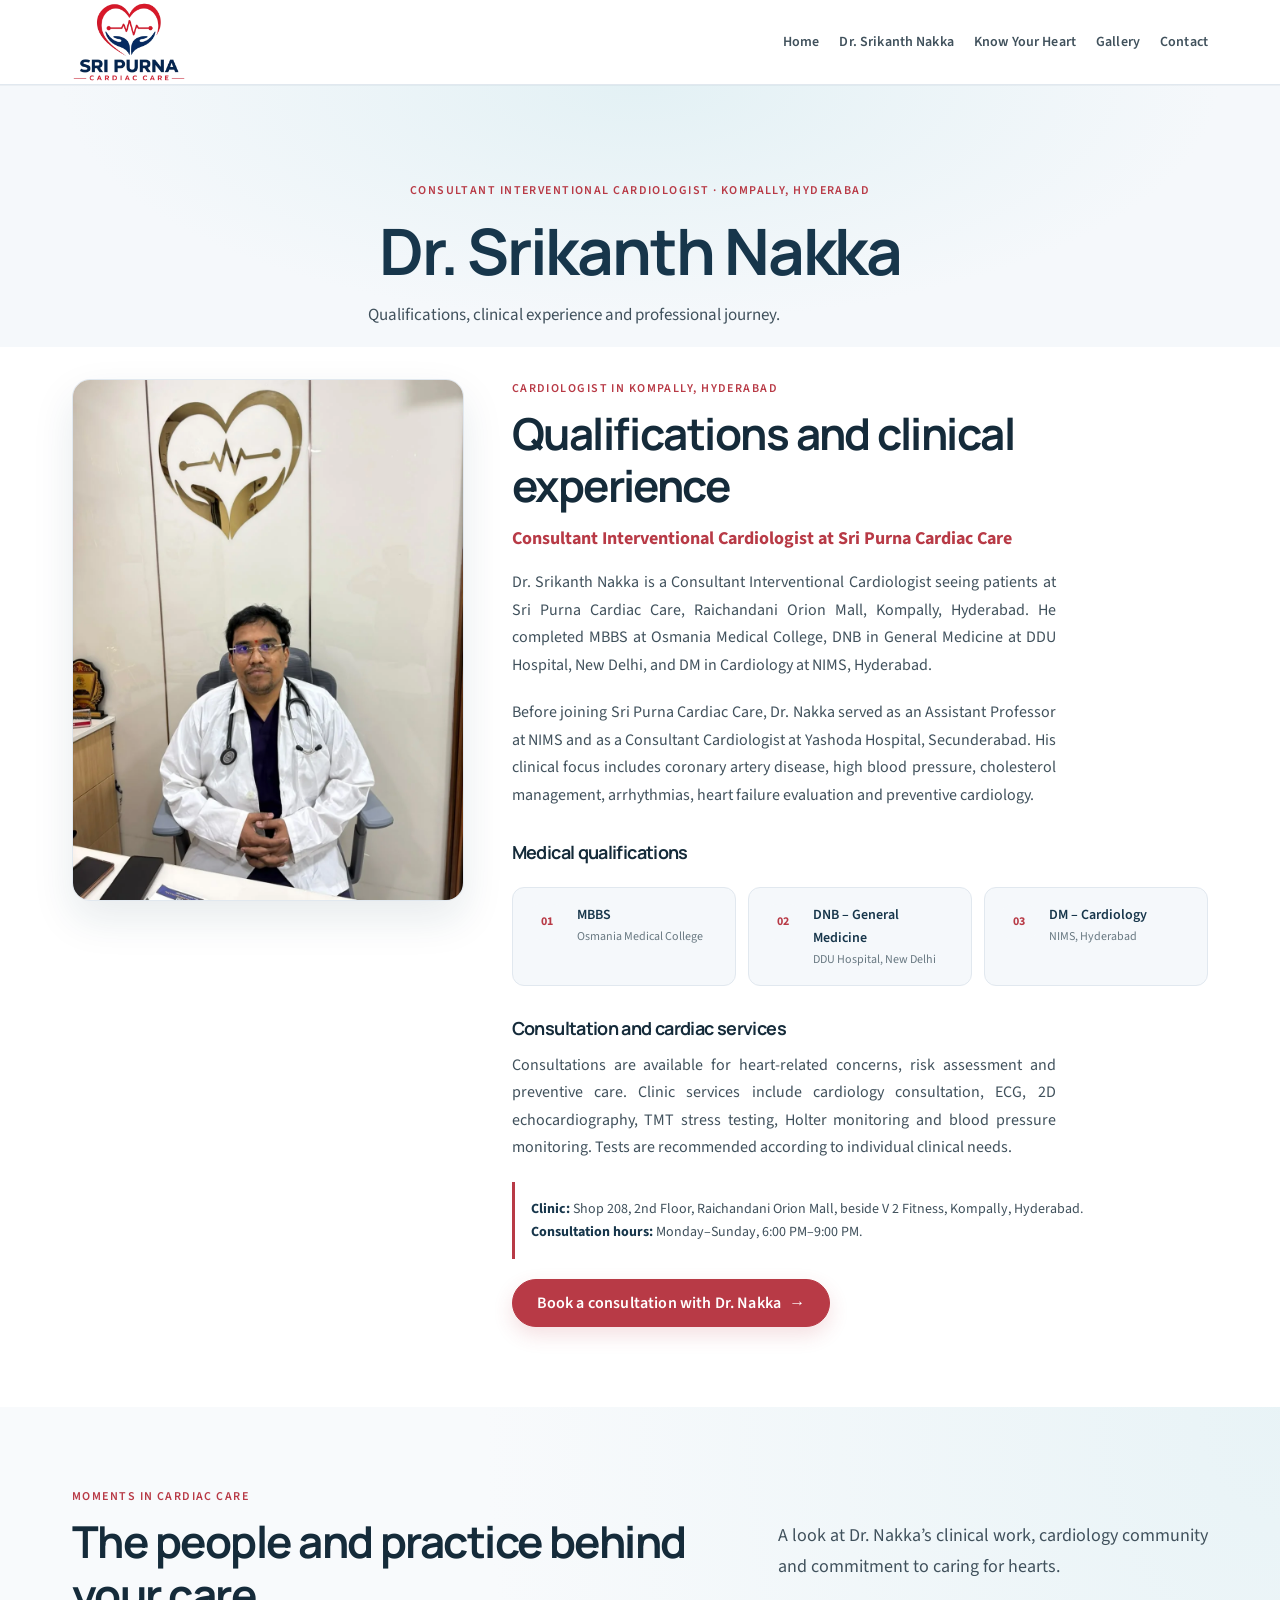
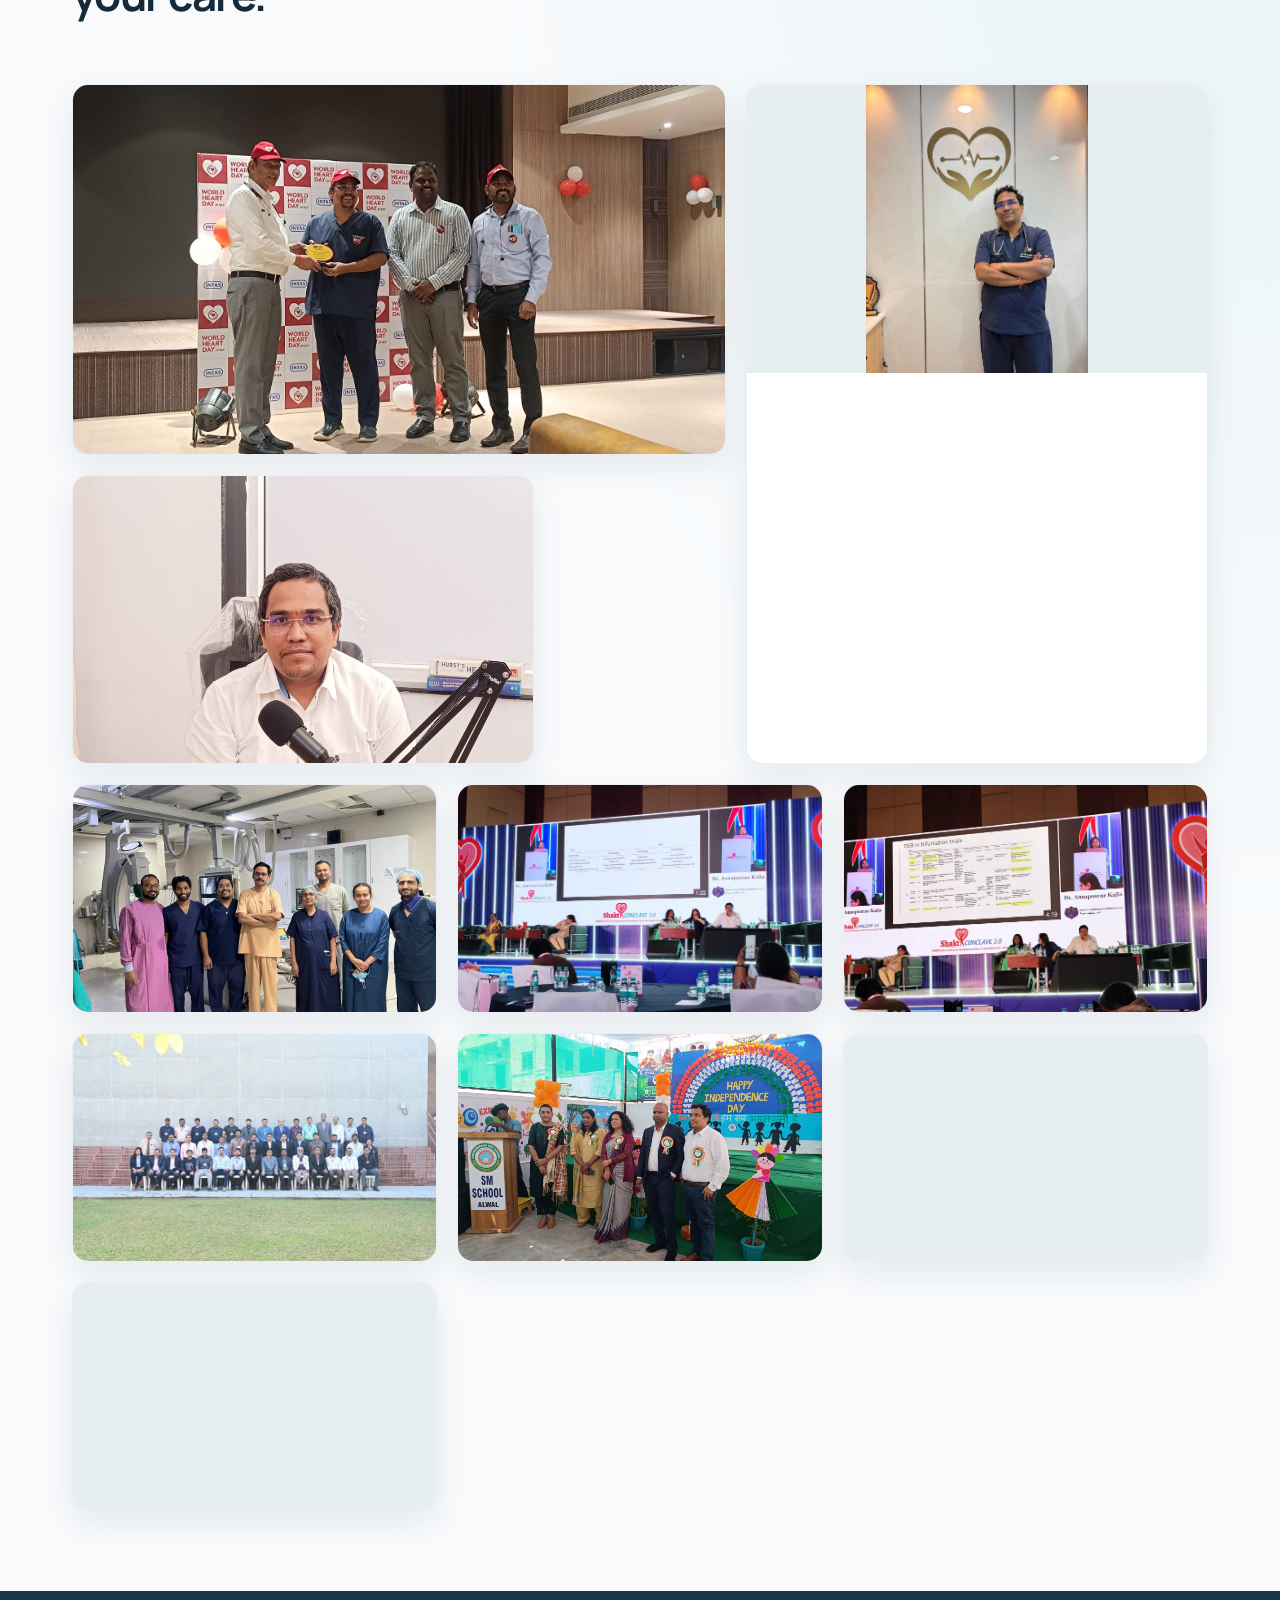
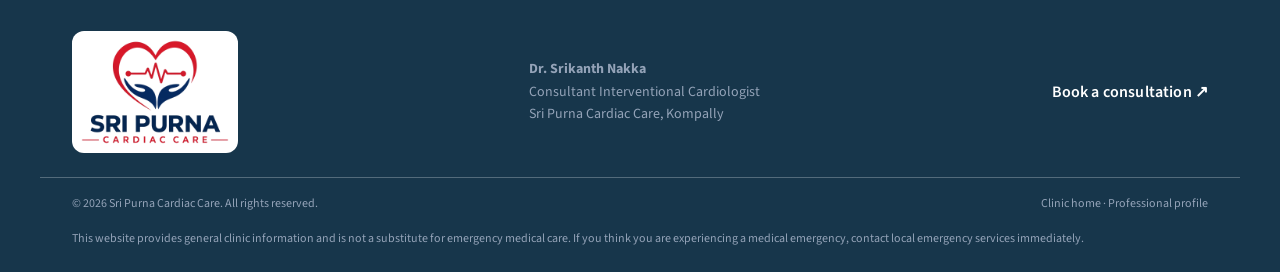
==== commit df679fb3: "Add doctor profile gallery photo and SEO" ====
--- a/dr-srikanth-nakka/index.html
+++ b/dr-srikanth-nakka/index.html
@@ -4,21 +4,94 @@
   <meta charset="utf-8">
   <meta name="viewport" content="width=device-width, initial-scale=1">
   <meta name="theme-color" content="#173653">
+  <link rel="icon" href="../favicon.ico" sizes="any">
+  <link rel="icon" type="image/png" sizes="32x32" href="../favicon-32x32.png">
+  <link rel="icon" type="image/png" sizes="16x16" href="../favicon-16x16.png">
+  <link rel="apple-touch-icon" sizes="180x180" href="../apple-touch-icon.png">
   <meta name="robots" content="index,follow">
   <title>Dr. Srikanth Nakka | Cardiologist in Kompally, Hyderabad</title>
-  <meta name="description" content="Dr. Srikanth Nakka, Consultant Interventional Cardiologist in Kompally, Hyderabad. Explore his qualifications, clinical experience and professional photo gallery.">
-  <link rel="canonical" href="https://kondabattulabalachandra-creator.github.io/sripurna-cardic/dr-srikanth-nakka/">
+  <meta name="description" content="Meet Dr. Srikanth Nakka, Consultant Interventional Cardiologist at Sri Purna Cardiac Care in Kompally, Hyderabad. View his qualifications and experience.">
+  <link rel="canonical" href="https://www.drsrikanthnakka.in/dr-srikanth-nakka/">
   <meta property="og:type" content="profile">
-  <meta property="og:title" content="Dr. Srikanth Nakka | Sri Purna Cardiac Care">
+  <meta property="og:title" content="Dr. Srikanth Nakka | Cardiologist in Kompally, Hyderabad">
   <link rel="preload" href="../fonts/manrope-latin-variable.woff2" as="font" type="font/woff2" crossorigin>
   <link rel="preload" href="../fonts/source-sans-3-latin-variable.woff2" as="font" type="font/woff2" crossorigin>
-  <meta property="og:description" content="Meet Dr. Srikanth Nakka, Consultant Interventional Cardiologist in Kompally, Hyderabad.">
+  <meta property="og:description" content="Meet Dr. Srikanth Nakka, Consultant Interventional Cardiologist at Sri Purna Cardiac Care in Kompally, Hyderabad. View his qualifications and experience.">
+  <meta property="og:url" content="https://www.drsrikanthnakka.in/dr-srikanth-nakka/">
+  <meta property="og:site_name" content="Sri Purna Cardiac Care">
+  <meta property="profile:first_name" content="Srikanth">
+  <meta property="profile:last_name" content="Nakka">
+  <meta property="og:image" content="https://www.drsrikanthnakka.in/images/dr-srikanth-nakka-at-sri-purna-cardiac-care.webp">
+  <meta property="og:image:alt" content="Dr. Srikanth Nakka standing in blue scrubs beneath the Sri Purna Cardiac Care heart emblem">
+  <meta property="og:image:type" content="image/webp">
+  <meta property="og:image:width" content="987">
+  <meta property="og:image:height" content="1280">
   <meta name="twitter:card" content="summary_large_image">
-  <meta name="twitter:title" content="Dr. Srikanth Nakka | Cardiologist in Kompally">
-  <meta name="twitter:description" content="Qualifications, clinical experience and professional photo gallery of Dr. Srikanth Nakka.">
+  <meta name="twitter:title" content="Dr. Srikanth Nakka | Cardiologist in Kompally, Hyderabad">
+  <meta name="twitter:description" content="Meet Dr. Srikanth Nakka, Consultant Interventional Cardiologist at Sri Purna Cardiac Care in Kompally, Hyderabad. View his qualifications and experience.">
+  <meta name="twitter:image" content="https://www.drsrikanthnakka.in/images/dr-srikanth-nakka-at-sri-purna-cardiac-care.webp">
+  <meta name="twitter:image:alt" content="Dr. Srikanth Nakka standing in blue scrubs beneath the Sri Purna Cardiac Care heart emblem">
   <link rel="stylesheet" href="../vendor/bootstrap/bootstrap-grid.min.css">
   <link rel="stylesheet" href="../vendor/bootstrap/bootstrap-utilities.min.css">
   <link rel="stylesheet" href="../styles.css">
+  <script type="application/ld+json">
+  {
+    "@context": "https://schema.org",
+    "@graph": [
+      {
+        "@type": "ProfilePage",
+        "@id": "https://www.drsrikanthnakka.in/dr-srikanth-nakka/#profile",
+        "url": "https://www.drsrikanthnakka.in/dr-srikanth-nakka/",
+        "name": "Dr. Srikanth Nakka | Cardiologist in Kompally, Hyderabad",
+        "description": "Meet Dr. Srikanth Nakka, Consultant Interventional Cardiologist at Sri Purna Cardiac Care in Kompally, Hyderabad. View his qualifications and experience.",
+        "primaryImageOfPage": {
+          "@type": "ImageObject",
+          "url": "https://www.drsrikanthnakka.in/images/dr-srikanth-nakka-at-sri-purna-cardiac-care.webp",
+          "contentUrl": "https://www.drsrikanthnakka.in/images/dr-srikanth-nakka-at-sri-purna-cardiac-care.webp",
+          "width": 987,
+          "height": 1280,
+          "caption": "Dr. Srikanth Nakka at Sri Purna Cardiac Care"
+        },
+        "mainEntity": { "@id": "https://www.drsrikanthnakka.in/dr-srikanth-nakka/#person" }
+      },
+      {
+        "@type": "Person",
+        "@id": "https://www.drsrikanthnakka.in/dr-srikanth-nakka/#person",
+        "name": "Dr. Srikanth Nakka",
+        "honorificPrefix": "Dr.",
+        "jobTitle": "Consultant Interventional Cardiologist",
+        "description": "Consultant Interventional Cardiologist at Sri Purna Cardiac Care in Kompally, Hyderabad. His training includes MBBS, DNB in General Medicine and DM in Cardiology.",
+        "url": "https://www.drsrikanthnakka.in/dr-srikanth-nakka/",
+        "image": [
+          "https://www.drsrikanthnakka.in/images/dr-srikanth-nakka-at-sri-purna-cardiac-care.webp",
+          "https://www.drsrikanthnakka.in/images/dr-srikanth-nakka-clinic-portrait.webp",
+          "https://www.drsrikanthnakka.in/images/dr-srikanth-nakka-heart-day-recognition.webp",
+          "https://www.drsrikanthnakka.in/images/cardiac-care-team.webp"
+        ],
+        "worksFor": {
+          "@type": "MedicalClinic",
+          "@id": "https://www.drsrikanthnakka.in/#clinic",
+          "name": "Sri Purna Cardiac Care",
+          "url": "https://www.drsrikanthnakka.in/"
+        },
+        "alumniOf": [
+          { "@type": "CollegeOrUniversity", "name": "Osmania Medical College" },
+          { "@type": "EducationalOrganization", "name": "DDU Hospital, New Delhi" },
+          { "@type": "EducationalOrganization", "name": "Nizam's Institute of Medical Sciences, Hyderabad" }
+        ],
+        "knowsAbout": [
+          "Interventional cardiology",
+          "Coronary artery disease",
+          "High blood pressure",
+          "Cholesterol management",
+          "Arrhythmias",
+          "Heart failure evaluation",
+          "Preventive cardiology"
+        ]
+      }
+    ]
+  }
+  </script>
 </head>
 <body>
   <a class="skip-link" href="#main">Skip to content</a>
@@ -88,6 +161,12 @@
               <span class="gallery-open" aria-hidden="true">↗</span>
             </a>
           </figure>
+          <figure class="gallery-card gallery-card-portrait">
+            <a href="../images/dr-srikanth-nakka-at-sri-purna-cardiac-care.webp" target="_blank" rel="noopener" aria-label="Open full-size photo of Dr. Srikanth Nakka at Sri Purna Cardiac Care">
+              <img src="../images/dr-srikanth-nakka-at-sri-purna-cardiac-care.webp" alt="Dr. Srikanth Nakka standing in blue scrubs beneath the Sri Purna Cardiac Care heart emblem" width="987" height="1280" loading="lazy" decoding="async">
+              <span class="gallery-open" aria-hidden="true">↗</span>
+            </a>
+          </figure>
           <figure class="gallery-card">
             <a href="../images/dr-srikanth-nakka-consultation.webp" target="_blank" rel="noopener" aria-label="Open full-size photo of Dr. Srikanth Nakka in consultation">
               <img src="../images/dr-srikanth-nakka-consultation.webp" alt="Dr. Srikanth Nakka seated at his desk during a consultation" width="903" height="1600" loading="lazy" decoding="async">
--- a/styles.css
+++ b/styles.css
@@ -162,6 +162,12 @@
   margin-bottom: var(--space-4);
   line-height: 1.02;
   letter-spacing: -0.045em;
+  text-wrap: balance;
+}
+
+.hero-headline-accent {
+  display: block;
+  color: var(--color-brand-dark);
 }
 
 /* Eyebrow / badge labels — body font, no slant */
@@ -1627,6 +1633,14 @@
   .gallery-card, .gallery-card img, .gallery-open { transition: none; }
 }
 
+.gallery-card-portrait > a { aspect-ratio: 3 / 4; }
+.gallery-card-portrait img { object-fit: contain; background: #E6EEF2; }
+.gallery-card-portrait:hover img { transform: none; }
+
+@media (min-width: 1024px) {
+  .gallery-card-portrait { grid-column: span 3; grid-row: span 3; }
+}
+
 /* Dedicated physician profile page */
 .doctor-page-heading {
   padding: clamp(3.5rem, 8vw, 6rem) 0 1rem;
@@ -1645,17 +1659,81 @@
   color: var(--color-text-secondary);
 }
 .doctor-page-heading + .doctor-section { padding-top: var(--space-8); }
+.doctor-profile-cta {
+  position: relative;
+  isolation: isolate;
+  display: grid;
+  justify-items: start;
+  gap: 0.7rem;
+  overflow: hidden;
+  margin-top: var(--space-5);
+  padding: clamp(1.2rem, 3vw, 1.65rem);
+  border: 1px solid rgb(255 255 255 / 0.14);
+  border-radius: var(--radius-lg);
+  background: linear-gradient(125deg, #17364B 0%, #244F68 100%);
+  box-shadow: 0 16px 36px rgb(23 54 75 / 0.18);
+}
+.doctor-profile-cta::after {
+  position: absolute;
+  z-index: -1;
+  top: -3.5rem;
+  right: -2.5rem;
+  width: 10rem;
+  height: 10rem;
+  border: 1px solid rgb(255 255 255 / 0.12);
+  border-radius: 50%;
+  box-shadow: 0 0 0 1.5rem rgb(255 255 255 / 0.035), 0 0 0 3rem rgb(255 255 255 / 0.025);
+  content: "";
+  pointer-events: none;
+}
+.doctor-profile-cta-kicker {
+  color: #FFD9D7;
+  font-family: var(--fs-body);
+  font-size: var(--text-xs);
+  font-weight: 700;
+  letter-spacing: 0.12em;
+  line-height: 1.4;
+  text-transform: uppercase;
+}
+.doctor-profile-cta > p {
+  max-width: 54ch;
+  margin: 0;
+  color: rgb(255 255 255 / 0.9);
+  font-size: var(--text-base);
+  line-height: 1.6;
+}
 .doctor-profile-link {
   display: inline-flex;
-  min-height: 44px;
+  min-height: 48px;
   align-items: center;
-  gap: 0.5rem;
-  margin-top: 0.75rem;
-  color: var(--color-navy);
-  font-size: var(--text-sm);
-  font-weight: 750;
-}
-.doctor-profile-link:hover { color: var(--color-brand); }
+  justify-content: center;
+  gap: 0.65rem;
+  margin-top: 0.15rem;
+  padding: 0.75rem 1.1rem;
+  border: 1px solid rgb(255 255 255 / 0.75);
+  border-radius: 0.7rem;
+  background: #fff;
+  color: var(--color-navy);
+  font-size: var(--text-base);
+  font-weight: 700;
+  box-shadow: 0 5px 16px rgb(0 0 0 / 0.12);
+  transition: transform var(--transition), background-color var(--transition), color var(--transition), box-shadow var(--transition);
+}
+.doctor-profile-cta .doctor-profile-link { font-weight: 750; }
+.doctor-profile-link:hover {
+  transform: translateY(-2px);
+  background: #FFF5F4;
+  color: var(--color-brand-dark);
+  box-shadow: 0 9px 22px rgb(0 0 0 / 0.18);
+}
+.doctor-profile-link:focus-visible {
+  outline: 3px solid #FFD9D7;
+  outline-offset: 3px;
+}
+@media (max-width: 767px) {
+  .doctor-profile-cta { width: 100%; }
+  .doctor-profile-link { width: 100%; }
+}
 
 /* Refined type rhythm: justify only substantial prose on wide layouts. */
 .hero-lead,
@@ -1734,9 +1812,15 @@
 }
 
 .hero-community-note {
-  margin: 0.35rem 0 0;
-  color: var(--color-text-muted);
-  font-size: var(--text-xs);
+  width: min(100%, 52ch);
+  margin: 0;
+  padding: 0.7rem 0.9rem;
+  border-left: 3px solid var(--color-brand);
+  border-radius: 0 var(--radius) var(--radius) 0;
+  background: var(--color-bg);
+  color: var(--color-navy);
+  font-size: var(--text-sm);
+  font-weight: 600;
   line-height: 1.5;
 }
 
@@ -1834,6 +1918,8 @@
 }
 
 @media (max-width: 420px) {
+  .hero h1 { font-size: clamp(2.125rem, 9vw, 2.5rem); }
+
   .hero-social-action {
     gap: 0.45rem;
     padding-inline: 0.75rem;
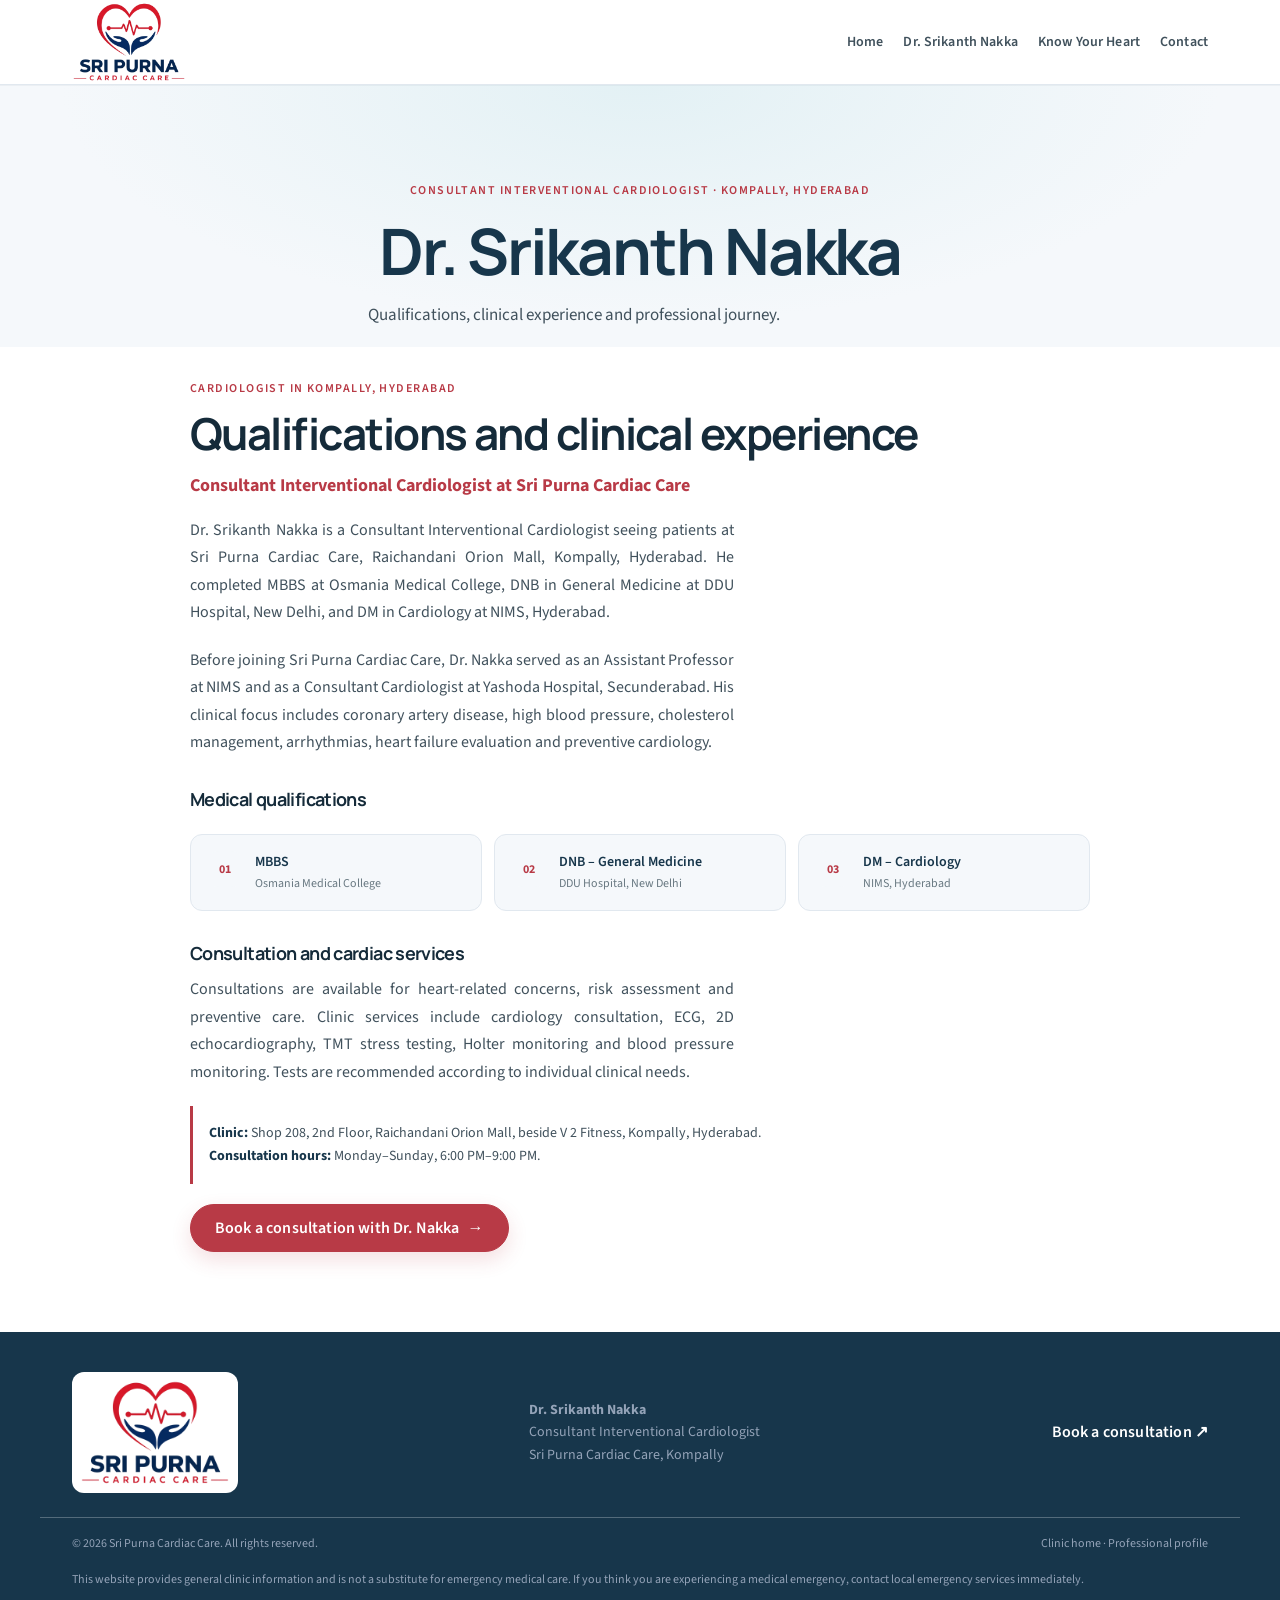
==== commit 3e6b43a0: "Add IIM Ahmedabad photo and streamline doctor page" ====
--- a/dr-srikanth-nakka/index.html
+++ b/dr-srikanth-nakka/index.html
@@ -62,12 +62,7 @@
         "jobTitle": "Consultant Interventional Cardiologist",
         "description": "Consultant Interventional Cardiologist at Sri Purna Cardiac Care in Kompally, Hyderabad. His training includes MBBS, DNB in General Medicine and DM in Cardiology.",
         "url": "https://www.drsrikanthnakka.in/dr-srikanth-nakka/",
-        "image": [
-          "https://www.drsrikanthnakka.in/images/dr-srikanth-nakka-at-sri-purna-cardiac-care.webp",
-          "https://www.drsrikanthnakka.in/images/dr-srikanth-nakka-clinic-portrait.webp",
-          "https://www.drsrikanthnakka.in/images/dr-srikanth-nakka-heart-day-recognition.webp",
-          "https://www.drsrikanthnakka.in/images/cardiac-care-team.webp"
-        ],
+        "image": "https://www.drsrikanthnakka.in/images/dr-srikanth-nakka-at-sri-purna-cardiac-care.webp",
         "worksFor": {
           "@type": "MedicalClinic",
           "@id": "https://www.drsrikanthnakka.in/#clinic",
@@ -107,7 +102,6 @@
         <a href="../">Home</a>
         <a href="#doctor" aria-current="page">Dr. Srikanth Nakka</a>
         <a href="../know-your-heart/">Know Your Heart</a>
-        <a href="#gallery">Gallery</a>
         <a href="../#contact">Contact</a>
       </nav>
     </div>
@@ -121,10 +115,7 @@
       </div>
     </section>
     <section class="section doctor-section" id="doctor" aria-labelledby="doctor-heading">
-      <div class="container doctor-grid">
-        <figure class="doctor-profile-photo">
-          <img src="../images/dr-srikanth-nakka-clinic-portrait.webp" alt="Dr. Srikanth Nakka seated in his clinic" width="960" height="1280" loading="lazy" decoding="async">
-        </figure>
+      <div class="container doctor-grid doctor-grid-text-only">
         <div class="doctor-copy">
           <div class="eyebrow"><span class="eyebrow-line"></span> Cardiologist in Kompally, Hyderabad</div>
           <h2 id="doctor-heading">Qualifications and clinical experience</h2>
@@ -145,79 +136,6 @@
       </div>
     </section>
 
-    <section class="section gallery-section" id="gallery" aria-labelledby="gallery-heading">
-      <div class="container">
-        <div class="section-heading gallery-heading">
-          <div>
-            <div class="eyebrow"><span class="eyebrow-line"></span> Moments in cardiac care</div>
-            <h2 id="gallery-heading">The people and practice behind your care.</h2>
-          </div>
-          <p class="body-copy">A look at Dr. Nakka’s clinical work, cardiology community and commitment to caring for hearts.</p>
-        </div>
-        <div class="gallery-grid" aria-label="Photo gallery of Dr. Srikanth Nakka and his cardiology work">
-          <figure class="gallery-card gallery-card-feature">
-            <a href="../images/dr-srikanth-nakka-heart-day-recognition.webp" target="_blank" rel="noopener" aria-label="Open full-size photo of Dr. Nakka receiving recognition at a World Heart Day event">
-              <img src="../images/dr-srikanth-nakka-heart-day-recognition.webp" alt="Dr. Srikanth Nakka receiving recognition at a World Heart Day event" width="1600" height="903" loading="lazy" decoding="async">
-              <span class="gallery-open" aria-hidden="true">↗</span>
-            </a>
-          </figure>
-          <figure class="gallery-card gallery-card-portrait">
-            <a href="../images/dr-srikanth-nakka-at-sri-purna-cardiac-care.webp" target="_blank" rel="noopener" aria-label="Open full-size photo of Dr. Srikanth Nakka at Sri Purna Cardiac Care">
-              <img src="../images/dr-srikanth-nakka-at-sri-purna-cardiac-care.webp" alt="Dr. Srikanth Nakka standing in blue scrubs beneath the Sri Purna Cardiac Care heart emblem" width="987" height="1280" loading="lazy" decoding="async">
-              <span class="gallery-open" aria-hidden="true">↗</span>
-            </a>
-          </figure>
-          <figure class="gallery-card">
-            <a href="../images/dr-srikanth-nakka-consultation.webp" target="_blank" rel="noopener" aria-label="Open full-size photo of Dr. Srikanth Nakka in consultation">
-              <img src="../images/dr-srikanth-nakka-consultation.webp" alt="Dr. Srikanth Nakka seated at his desk during a consultation" width="903" height="1600" loading="lazy" decoding="async">
-              <span class="gallery-open" aria-hidden="true">↗</span>
-            </a>
-          </figure>
-          <figure class="gallery-card">
-            <a href="../images/cardiac-care-team.webp" target="_blank" rel="noopener" aria-label="Open full-size photo of a cardiac care team">
-              <img src="../images/cardiac-care-team.webp" alt="Dr. Nakka with a cardiac care team in a clinical procedure room" width="1024" height="768" loading="lazy" decoding="async">
-              <span class="gallery-open" aria-hidden="true">↗</span>
-            </a>
-          </figure>
-          <figure class="gallery-card">
-            <a href="../images/dr-srikanth-nakka-cardiology-conference.webp" target="_blank" rel="noopener" aria-label="Open full-size photo from a cardiology conference">
-              <img src="../images/dr-srikanth-nakka-cardiology-conference.webp" alt="Cardiology conference session with clinicians discussing heart care" width="1600" height="1200" loading="lazy" decoding="async">
-              <span class="gallery-open" aria-hidden="true">↗</span>
-            </a>
-          </figure>
-          <figure class="gallery-card">
-            <a href="../images/dr-srikanth-nakka-cardiology-conference-panel.webp" target="_blank" rel="noopener" aria-label="Open full-size photo of a cardiology conference panel">
-              <img src="../images/dr-srikanth-nakka-cardiology-conference-panel.webp" alt="Expert panel at a cardiology conference on women's heart health" width="1600" height="1200" loading="lazy" decoding="async">
-              <span class="gallery-open" aria-hidden="true">↗</span>
-            </a>
-          </figure>
-          <figure class="gallery-card">
-            <a href="../images/dr-srikanth-nakka-batch-colleagues.webp" target="_blank" rel="noopener" aria-label="Open full-size photo of Dr. Nakka with his cardiology batch">
-              <img src="../images/dr-srikanth-nakka-batch-colleagues.webp" alt="Dr. Nakka with his cardiology batch and colleagues" width="1600" height="1064" loading="lazy" decoding="async">
-              <span class="gallery-open" aria-hidden="true">↗</span>
-            </a>
-          </figure>
-          <figure class="gallery-card">
-            <a href="../images/community-health-event.webp" target="_blank" rel="noopener" aria-label="Open full-size photo from a community health event">
-              <img src="../images/community-health-event.webp" alt="Dr. Nakka and community members at a school health and cultural event" width="1600" height="903" loading="lazy" decoding="async">
-              <span class="gallery-open" aria-hidden="true">↗</span>
-            </a>
-          </figure>
-          <figure class="gallery-card">
-            <a href="../images/dr-srikanth-nakka-yashoda-health-session.webp" target="_blank" rel="noopener" aria-label="Open full-size photo from a Yashoda Hospitals heart-health session">
-              <img src="../images/dr-srikanth-nakka-yashoda-health-session.webp" alt="Dr. Nakka speaking at a Yashoda Hospitals heart-health session" width="960" height="1280" loading="lazy" decoding="async">
-              <span class="gallery-open" aria-hidden="true">↗</span>
-            </a>
-          </figure>
-          <figure class="gallery-card">
-            <a href="../images/cardiac-care-table-meeting.webp" target="_blank" rel="noopener" aria-label="Open full-size photo of a cardiac-care table meeting">
-              <img src="../images/cardiac-care-table-meeting.webp" alt="Dr. Nakka and clinicians meeting around a table at Yashoda Hospitals" width="1280" height="583" loading="lazy" decoding="async">
-              <span class="gallery-open" aria-hidden="true">↗</span>
-            </a>
-          </figure>
-        </div>
-      </div>
-    </section>
   </main>
   <footer class="footer">
     <div class="container footer-main">
--- a/styles.css
+++ b/styles.css
@@ -391,30 +391,6 @@
   width: 100%;
 }
 
-.hero-proof {
-  margin-top: var(--space-6);
-  padding: var(--space-4);
-  border: 1px solid var(--color-border);
-  border-radius: var(--radius);
-  background: rgb(255 255 255 / 0.92);
-}
-
-.hero-proof strong {
-  color: var(--color-text);
-  font-family: var(--fs-body);
-  font-weight: 700;
-  font-size: var(--text-base);
-  display: block;
-}
-
-.hero-proof small {
-  color: var(--color-text-muted);
-  font-family: var(--fs-body);
-  font-size: var(--text-sm);
-  display: block;
-  margin-top: 0.15rem;
-}
-
 .hero-bottom {
   display: flex;
   grid-template-columns: 1fr auto;
@@ -467,7 +443,7 @@
   margin-bottom: var(--space-8);
   text-align: center;
 }
-
+.home-page .section-heading { text-align: left; }
 .section-heading > .body-copy {
   max-width: 600px;
   margin-inline: auto;
@@ -486,24 +462,8 @@
   gap: clamp(2rem, 6vw, 5rem);
 }
 
-.about-grid h2 { max-width: 13ch; }
+.about-grid h2 { max-width: 18ch; }
 .about-copy { max-width: 66ch; }
-
-.about-callout {
-  display: block;
-  margin-top: var(--space-6);
-  padding: var(--space-4) var(--space-5);
-  border-left: 3px solid var(--color-brand);
-  border-radius: 0 var(--radius) var(--radius) 0;
-  background: var(--color-bg-white);
-  box-shadow: var(--shadow);
-}
-
-.about-callout strong {
-  color: var(--color-navy);
-  font-weight: 700;
-  display: block;
-}
 
 /* Services section — Bootstrap 5 grid, clinic palette, and consistent photo cards. */
 .services-section {
@@ -732,80 +692,6 @@
 .career-heading {
   margin: var(--space-8) 0 var(--space-3);
   font-size: var(--text-lg);
-}
-
-/* 12. Appointment Band */
-.appointment-band {
-  position: relative;
-  padding: var(--space-12) 0;
-  background: linear-gradient(115deg, #17364B 0%, #1E465A 100%);
-  color: var(--color-bg-white);
-  overflow: hidden;
-}
-
-.appointment-band .eyebrow {
-  color: #F1C8C0;
-}
-
-.appointment-grid {
-  display: grid;
-  grid-template-columns: 1fr;
-  gap: var(--space-8);
-  align-items: start;
-}
-
-.appointment-grid h2 {
-  color: var(--color-bg-white);
-  margin-bottom: var(--space-4);
-}
-
-.appointment-grid p {
-  color: #94A3B8;
-  font-size: var(--text-base);
-  margin-bottom: var(--space-6);
-  max-width: 100%;
-}
-
-.appointment-actions {
-  display: flex;
-  flex-direction: column;
-  gap: var(--space-3);
-}
-
-.appointment-actions .btn {
-  width: 100%;
-  justify-content: center;
-}
-
-.appointment-actions .btn-white {
-  background: var(--color-bg-white);
-  border-color: var(--color-bg-white);
-  color: var(--color-navy);
-}
-
-.appointment-actions .btn-white:hover {
-  background: var(--color-brand);
-  border-color: var(--color-brand);
-  color: var(--color-bg-white);
-}
-
-.appointment-actions .btn-outline-white {
-  background: transparent;
-  border-color: rgba(255, 255, 255, 0.45);
-  color: var(--color-bg-white);
-}
-
-.appointment-actions .btn-outline-white:hover {
-  background: var(--color-bg-white);
-  border-color: var(--color-bg-white);
-  color: var(--color-navy);
-}
-
-.appointment-actions small {
-  color: #94A3B8;
-  font-family: var(--fs-body);
-  font-size: var(--text-xs);
-  margin-top: var(--space-2);
 }
 
 /* 13. Contact / Visit */
@@ -1128,22 +1014,7 @@
   padding: 14px;
 }
 
-.form-note {
-  margin: var(--space-4) 0 0;
-  font-size: var(--text-xs);
-  color: var(--color-text-muted);
-  line-height: 1.5;
-}
-
 .appointment-card #formSubmit { margin-top: var(--space-4); }
-
-.appointment-disclaimer {
-  margin-top: var(--space-5);
-  font-size: var(--text-xs);
-  color: var(--color-text-muted);
-  border-top: 1px solid var(--color-border);
-  padding-top: var(--space-4);
-}
 
 .form-status {
   display: none;
@@ -1188,7 +1059,6 @@
     gap: var(--space-3);
   }
   .hero-actions .btn { width: auto; }
-  .hero-proof { margin-top: var(--space-8); }
   .hero-bottom {
     flex-direction: row;
     align-items: center;
@@ -1208,10 +1078,6 @@
     max-width: 480px;
     margin-inline: 0;
     text-align: left;
-  }
-  .appointment-grid {
-    grid-template-columns: 1fr 1fr;
-    gap: var(--space-12);
   }
   .visit-grid {
     grid-template-columns: 1fr 1.15fr;
@@ -1367,6 +1233,11 @@
   align-items: start;
 }
 
+.doctor-grid-text-only {
+  grid-template-columns: minmax(0, 900px);
+  justify-content: center;
+}
+
 .doctor-profile-photo {
   overflow: hidden;
   border: 1px solid var(--color-border);
@@ -1462,15 +1333,12 @@
 .education-intro h2 {
   margin: 0.3rem 0 0.5rem;
   color: var(--color-navy);
-  font-family: var(--fs-heading);
-  font-size: clamp(1.65rem, 3vw, 2.25rem);
-  line-height: var(--leading-tight);
 }
 
 .education-intro p {
   max-width: 680px;
   color: var(--color-text-secondary);
-  font-size: var(--text-sm);
+  font-size: var(--text-base);
 }
 
 .education-intro-link {
@@ -1595,12 +1463,19 @@
   letter-spacing: 0.11em;
   text-transform: uppercase;
 }
-
 .gallery-card figcaption strong {
   color: var(--color-navy);
   font-size: 0.96rem;
   font-weight: 750;
   line-height: 1.35;
+}
+.home-page .career-gallery .career-photo figcaption span {
+  font-size: var(--text-xs);
+  font-weight: 700;
+}
+.home-page .career-gallery .career-photo figcaption strong {
+  font-size: var(--text-base);
+  font-weight: 700;
 }
 
 .gallery-note {
@@ -1745,7 +1620,13 @@
 .doctor-page-heading p {
   line-height: 1.75;
 }
-
+.home-page .hero-lead,
+.home-page .doctor-copy > p.body-copy,
+.home-page .about-copy > p.body-copy {
+  text-align: left;
+  text-justify: auto;
+  hyphens: none;
+}
 .body-copy {
   font-weight: 400;
   line-height: 1.72;
@@ -1763,18 +1644,17 @@
 .map-caption b {
   font-weight: 600;
 }
-
 @media (min-width: 1024px) {
   .hero-lead,
   .doctor-copy > p.body-copy,
-  .about-copy > p.body-copy {
+  .about-copy > p.body-copy,
+  .doctor-page-heading p {
     text-align: justify;
     text-align-last: left;
     text-justify: inter-word;
     hyphens: auto;
   }
 }
-
 @media (max-width: 767px) {
   .hero-lead,
   .body-copy,
@@ -1788,7 +1668,7 @@
 .hero-social-action {
   gap: 0.6rem;
   padding-inline: 1rem;
-  font-size: 0.94rem;
+  font-size: var(--text-sm);
   white-space: nowrap;
 }
 
@@ -1809,19 +1689,6 @@
   transform: translateY(-1px);
   border-color: var(--color-navy);
   background: #F7FAFC;
-}
-
-.hero-community-note {
-  width: min(100%, 52ch);
-  margin: 0;
-  padding: 0.7rem 0.9rem;
-  border-left: 3px solid var(--color-brand);
-  border-radius: 0 var(--radius) var(--radius) 0;
-  background: var(--color-bg);
-  color: var(--color-navy);
-  font-size: var(--text-sm);
-  font-weight: 600;
-  line-height: 1.5;
 }
 
 .doctor-journey-lead {
@@ -1923,7 +1790,6 @@
   .hero-social-action {
     gap: 0.45rem;
     padding-inline: 0.75rem;
-    font-size: 0.88rem;
   }
 
   .professional-journey li { padding-inline: 0.75rem; }
@@ -1937,3 +1803,467 @@
 
   .hero-social-actions { flex-direction: column; }
 }
+
+/* 20. Doctor journey carousel */
+.journey-section {
+  position: relative;
+  overflow: hidden;
+  padding: clamp(3.5rem, 8vw, 6.75rem) 0;
+  background:
+    radial-gradient(ellipse at 7% 20%, rgb(221 235 244 / 0.75), transparent 38%),
+    linear-gradient(180deg, #F5F8FB 0%, #EDF3F6 100%);
+}
+
+.journey-heading {
+  display: flex;
+  align-items: end;
+  justify-content: space-between;
+  gap: 2rem;
+  margin-bottom: clamp(1.75rem, 4vw, 3rem);
+}
+
+.journey-heading h2 {
+  max-width: 16ch;
+  margin: 0;
+  color: var(--color-navy);
+  font-size: clamp(1.8rem, 4vw, 3rem);
+  text-wrap: balance;
+}
+
+.journey-heading > p {
+  max-width: 44ch;
+  margin: 0 0 0.2rem;
+  color: var(--color-text-secondary);
+  font-size: var(--text-base);
+}
+
+.journey-carousel {
+  overflow: hidden;
+  border: 1px solid rgb(225 232 239 / 0.9);
+  border-radius: clamp(1rem, 2.2vw, 1.65rem);
+  background: #fff;
+  box-shadow: 0 28px 70px rgb(23 54 75 / 0.12), 0 3px 10px rgb(23 54 75 / 0.04);
+}
+
+.journey-slides {
+  position: relative;
+  min-height: clamp(42rem, 56vw, 50rem);
+  background: var(--color-navy);
+}
+
+.journey-slide {
+  position: absolute;
+  inset: 0;
+  display: block;
+  opacity: 0;
+  pointer-events: none;
+  transform: translateX(1.5rem);
+  transition: opacity 650ms ease, transform 850ms cubic-bezier(0.2, 0.75, 0.25, 1);
+}
+
+.journey-slide.is-active {
+  z-index: 1;
+  opacity: 1;
+  pointer-events: auto;
+  transform: translateX(0);
+}
+
+.journey-slide-photo {
+  position: absolute;
+  inset: 0;
+  display: grid;
+  min-width: 0;
+  min-height: 100%;
+  place-items: center;
+  overflow: hidden;
+  margin: 0;
+  isolation: isolate;
+  background: linear-gradient(135deg, #172d3d, #29485b);
+}
+
+.journey-photo-backdrop {
+  position: absolute;
+  z-index: -1;
+  inset: -1rem;
+  background-image: var(--journey-photo);
+  background-position: center;
+  background-size: cover;
+  filter: blur(1.2rem);
+  opacity: 0.35;
+  transform: scale(1.04);
+}
+
+.journey-slide-photo::after {
+  position: absolute;
+  z-index: 1;
+  inset: 0;
+  background: linear-gradient(180deg, rgb(9 23 34 / 0.2) 0%, transparent 26%, transparent 43%, rgb(9 23 34 / 0.88) 100%);
+  content: "";
+  pointer-events: none;
+}
+
+.journey-slide-photo img {
+  position: relative;
+  z-index: 0;
+  width: 100%;
+  height: 100%;
+  min-height: 100%;
+  padding: clamp(0.55rem, 2vw, 1.75rem);
+  object-fit: contain;
+  filter: drop-shadow(0 12px 24px rgb(0 0 0 / 0.22));
+}
+
+.journey-slide-photo figcaption {
+  position: absolute;
+  z-index: 2;
+  top: clamp(1.25rem, 3vw, 2rem);
+  right: auto;
+  bottom: auto;
+  left: clamp(1.25rem, 3vw, 2rem);
+  padding: 0.6rem 0.85rem;
+  border: 1px solid rgb(255 255 255 / 0.34);
+  border-radius: 999px;
+  background: rgb(12 30 43 / 0.3);
+  color: rgb(255 255 255 / 0.92);
+  font-size: var(--text-xs);
+  font-weight: 600;
+  letter-spacing: 0.04em;
+  text-shadow: 0 1px 8px rgb(0 0 0 / 0.28);
+}
+
+.journey-slide-copy {
+  position: absolute;
+  z-index: 3;
+  right: clamp(1.25rem, 5vw, 4rem);
+  bottom: clamp(2rem, 6vw, 4.5rem);
+  left: clamp(1.25rem, 6vw, 5rem);
+  display: flex;
+  flex-direction: column;
+  align-items: flex-start;
+  max-width: 58rem;
+}
+
+.journey-slide-kicker {
+  margin-bottom: 0.85rem;
+  color: #F2C7C0;
+  font-size: var(--text-xs);
+  font-weight: 700;
+  letter-spacing: 0.14em;
+  line-height: 1.5;
+  text-transform: uppercase;
+}
+
+.journey-slide-count {
+  position: absolute;
+  z-index: 3;
+  top: clamp(1.25rem, 3vw, 2rem);
+  right: clamp(1.25rem, 3vw, 2rem);
+  display: none;
+}
+
+.journey-slide-copy h3 {
+  max-width: 18ch;
+  margin: 0 0 0.8rem;
+  color: #fff;
+  font-size: clamp(2.1rem, 5vw, 4.1rem);
+  line-height: 1.14;
+  text-shadow: 0 2px 24px rgb(0 0 0 / 0.35);
+  text-wrap: balance;
+}
+
+.journey-slide-copy p {
+  max-width: 64ch;
+  margin: 0;
+  color: rgb(255 255 255 / 0.91);
+  font-size: clamp(1rem, 1.25vw, 1.16rem);
+  line-height: 1.65;
+  text-shadow: 0 1px 12px rgb(0 0 0 / 0.34);
+}
+
+.journey-slide-signoff {
+  display: flex;
+  align-items: center;
+  gap: 0.7rem;
+  margin-top: clamp(1rem, 2.5vw, 1.6rem);
+  padding-top: 0.85rem;
+  border-top: 1px solid rgb(255 255 255 / 0.38);
+  color: rgb(255 255 255 / 0.82);
+  font-size: var(--text-xs);
+  font-weight: 600;
+  letter-spacing: 0.04em;
+}
+
+.journey-slide-signoff::before {
+  width: 1.4rem;
+  height: 2px;
+  background: var(--color-brand);
+  content: "";
+}
+
+.journey-controls {
+  display: grid;
+  grid-template-columns: 1fr;
+  align-items: center;
+  justify-items: center;
+  min-height: 5.25rem;
+  padding: 0.6rem clamp(1rem, 3vw, 2rem);
+  background: #fff;
+}
+
+.journey-pagination {
+  display: flex;
+  align-items: center;
+  justify-self: center;
+  gap: 0.75rem;
+}
+
+.journey-dots {
+  display: flex;
+  align-items: center;
+  gap: 0.45rem;
+}
+
+.journey-dot {
+  display: grid;
+  width: 2rem;
+  height: 2.6rem;
+  place-items: center;
+}
+
+.journey-dot span {
+  display: block;
+  width: 0.48rem;
+  height: 0.48rem;
+  border-radius: 999px;
+  background: #C6D0D7;
+  transition: width 360ms ease, background-color 360ms ease;
+}
+
+.journey-dot.is-current span {
+  width: 1.65rem;
+  background: var(--color-brand);
+}
+
+@media (max-width: 767px) {
+  .journey-section { padding-block: 3.25rem; }
+  .journey-heading { display: block; }
+  .journey-heading h2 { max-width: 17ch; }
+  .journey-heading > p { margin-top: 0.9rem; }
+  .journey-slides { min-height: clamp(35rem, 130vw, 48rem); }
+  .journey-slide {
+    transform: translateY(0.75rem);
+  }
+  .journey-slide-copy { right: 1.25rem; bottom: 1.65rem; left: 1.25rem; }
+  .journey-slide-kicker { margin-bottom: 0.6rem; }
+  .journey-slide-copy h3 { max-width: 17ch; margin-bottom: 0.55rem; font-size: clamp(1.85rem, 7vw, 2.6rem); }
+  .journey-slide-copy p { font-size: var(--text-sm); line-height: 1.55; }
+  .journey-slide-signoff { margin-top: 0.85rem; padding-top: 0.65rem; }
+  .journey-slide-photo figcaption { top: 1.1rem; left: 1.1rem; }
+  .journey-controls { min-height: 4.5rem; }
+  .journey-dots { gap: 0.3rem; }
+}
+
+@media (max-width: 380px) {
+  .journey-slides { min-height: clamp(35rem, calc(100vw + 15rem), 44rem); }
+  .journey-controls { padding-inline: 0.65rem; }
+}
+
+@media (prefers-reduced-motion: reduce) {
+  .journey-slide,
+  .journey-dot span { transition: none; }
+}
+
+
+/* Cinematic journey carousel: unobstructed photo with an editorial caption panel */
+.journey-slides {
+  min-height: clamp(50rem, 65vw, 58rem);
+}
+
+.journey-slide {
+  display: grid;
+  grid-template-rows: minmax(0, 1fr) auto;
+}
+
+.journey-slide-photo {
+  position: relative;
+  inset: auto;
+  min-height: 0;
+}
+
+.journey-slide-photo::after {
+  display: none;
+}
+
+.journey-slide-photo img {
+  min-height: 0;
+  padding: clamp(0.65rem, 2vw, 1.75rem);
+}
+
+.journey-slide-copy {
+  position: relative;
+  inset: auto;
+  z-index: 3;
+  display: flex;
+  flex-direction: column;
+  align-items: flex-start;
+  width: 100%;
+  max-width: none;
+  padding: clamp(1.4rem, 2.8vw, 2.25rem) clamp(1.4rem, 5vw, 4rem);
+  background: linear-gradient(110deg, #fff 0%, #F5F8FA 100%);
+}
+
+.journey-slide-kicker {
+  margin-bottom: 0.6rem;
+  color: var(--color-brand-dark);
+}
+
+.journey-slide-count {
+  display: none;
+}
+
+.journey-slide-copy h3 {
+  max-width: 18ch;
+  margin-bottom: 0.55rem;
+  color: var(--color-navy);
+  font-size: clamp(1.9rem, 3.6vw, 3rem);
+  text-shadow: none;
+}
+
+.journey-slide-copy p {
+  max-width: 72ch;
+  color: var(--color-text-secondary);
+  font-size: clamp(0.98rem, 1.15vw, 1.08rem);
+  line-height: 1.6;
+  text-shadow: none;
+}
+
+.journey-slide-signoff {
+  margin-top: clamp(0.85rem, 2vw, 1.2rem);
+  padding-top: 0.75rem;
+  border-top-color: var(--color-border);
+  color: var(--color-text-muted);
+}
+
+@media (max-width: 767px) {
+  .journey-slides { min-height: clamp(44rem, 160vw, 54rem); }
+  .journey-slide-copy { padding: 1.35rem 1.25rem 1.5rem; }
+  .journey-slide-copy h3 { max-width: 17ch; font-size: clamp(1.75rem, 7vw, 2.45rem); }
+  .journey-slide-copy p { font-size: var(--text-sm); line-height: 1.55; }
+  .journey-slide-signoff { margin-top: 0.85rem; padding-top: 0.65rem; }
+}
+
+@media (max-width: 380px) {
+  .journey-slides { min-height: clamp(44rem, calc(100vw + 24rem), 50rem); }
+}
+
+/* Image-led career showcase on the homepage. */
+.career-section {
+  background:
+    radial-gradient(ellipse at 100% 0%, rgb(220 238 242 / 0.58), transparent 44%),
+    linear-gradient(180deg, #F8FAFC 0%, #F1F5F7 100%);
+}
+
+.career-section .gallery-heading {
+  align-items: end;
+  gap: clamp(1.5rem, 4vw, 3rem);
+  margin-bottom: clamp(1.75rem, 4vw, 3rem);
+}
+
+.career-section .gallery-heading h2 {
+  max-width: 17ch;
+  color: var(--color-navy);
+  text-wrap: balance;
+}
+
+.career-section .gallery-heading > .body-copy {
+  max-width: 54ch;
+  margin: 0;
+}
+
+.career-gallery .career-photo {
+  transition: transform 380ms cubic-bezier(0.2, 0.8, 0.2, 1), box-shadow 380ms ease, opacity 560ms ease;
+  transition-delay: var(--reveal-delay, 0ms);
+}
+
+.career-gallery .career-photo:hover {
+  transform: translateY(-5px);
+  box-shadow: 0 22px 46px rgb(23 54 75 / 0.15);
+}
+
+.career-gallery .career-photo img {
+  transition: transform 650ms cubic-bezier(0.2, 0.8, 0.2, 1);
+}
+
+.career-gallery .career-photo:hover img {
+  transform: scale(1.045);
+}
+
+.career-gallery.is-motion-ready [data-career-reveal] {
+  opacity: 0;
+  transform: translateY(22px);
+}
+
+.career-gallery.is-motion-ready [data-career-reveal].is-visible {
+  opacity: 1;
+  transform: translateY(0);
+}
+
+.career-gallery.is-motion-ready [data-career-reveal].is-visible:hover {
+  transform: translateY(-5px);
+}
+
+@media (min-width: 1024px) {
+  .career-section .gallery-grid {
+    grid-template-columns: repeat(12, minmax(0, 1fr));
+    grid-auto-rows: minmax(115px, auto);
+    gap: 1.25rem;
+  }
+
+  .career-section .gallery-card-feature {
+    grid-column: 1 / -1;
+    grid-row: auto;
+  }
+
+  .career-section .gallery-card-feature > a {
+    aspect-ratio: 16 / 9;
+    height: auto;
+    min-height: 0;
+  }
+
+  .career-section .gallery-card:nth-child(n+2) {
+    grid-column: span 4;
+  }
+
+  .career-section .gallery-card:nth-child(n+2) > a {
+    aspect-ratio: 4 / 3;
+  }
+
+  .career-section .gallery-card:nth-child(2) > a {
+    aspect-ratio: 3 / 4;
+  }
+
+  .career-section .gallery-card:nth-child(2) img {
+    object-fit: contain;
+    background: #E6EEF2;
+  }
+}
+
+@media (max-width: 767px) {
+  .career-section .gallery-heading {
+    align-items: flex-start;
+    text-align: left;
+  }
+}
+
+@media (prefers-reduced-motion: reduce) {
+  .career-gallery .career-photo,
+  .career-gallery .career-photo img {
+    transition: none !important;
+  }
+
+  .career-gallery.is-motion-ready [data-career-reveal],
+  .career-gallery.is-motion-ready [data-career-reveal].is-visible {
+    opacity: 1;
+    transform: none;
+  }
+}
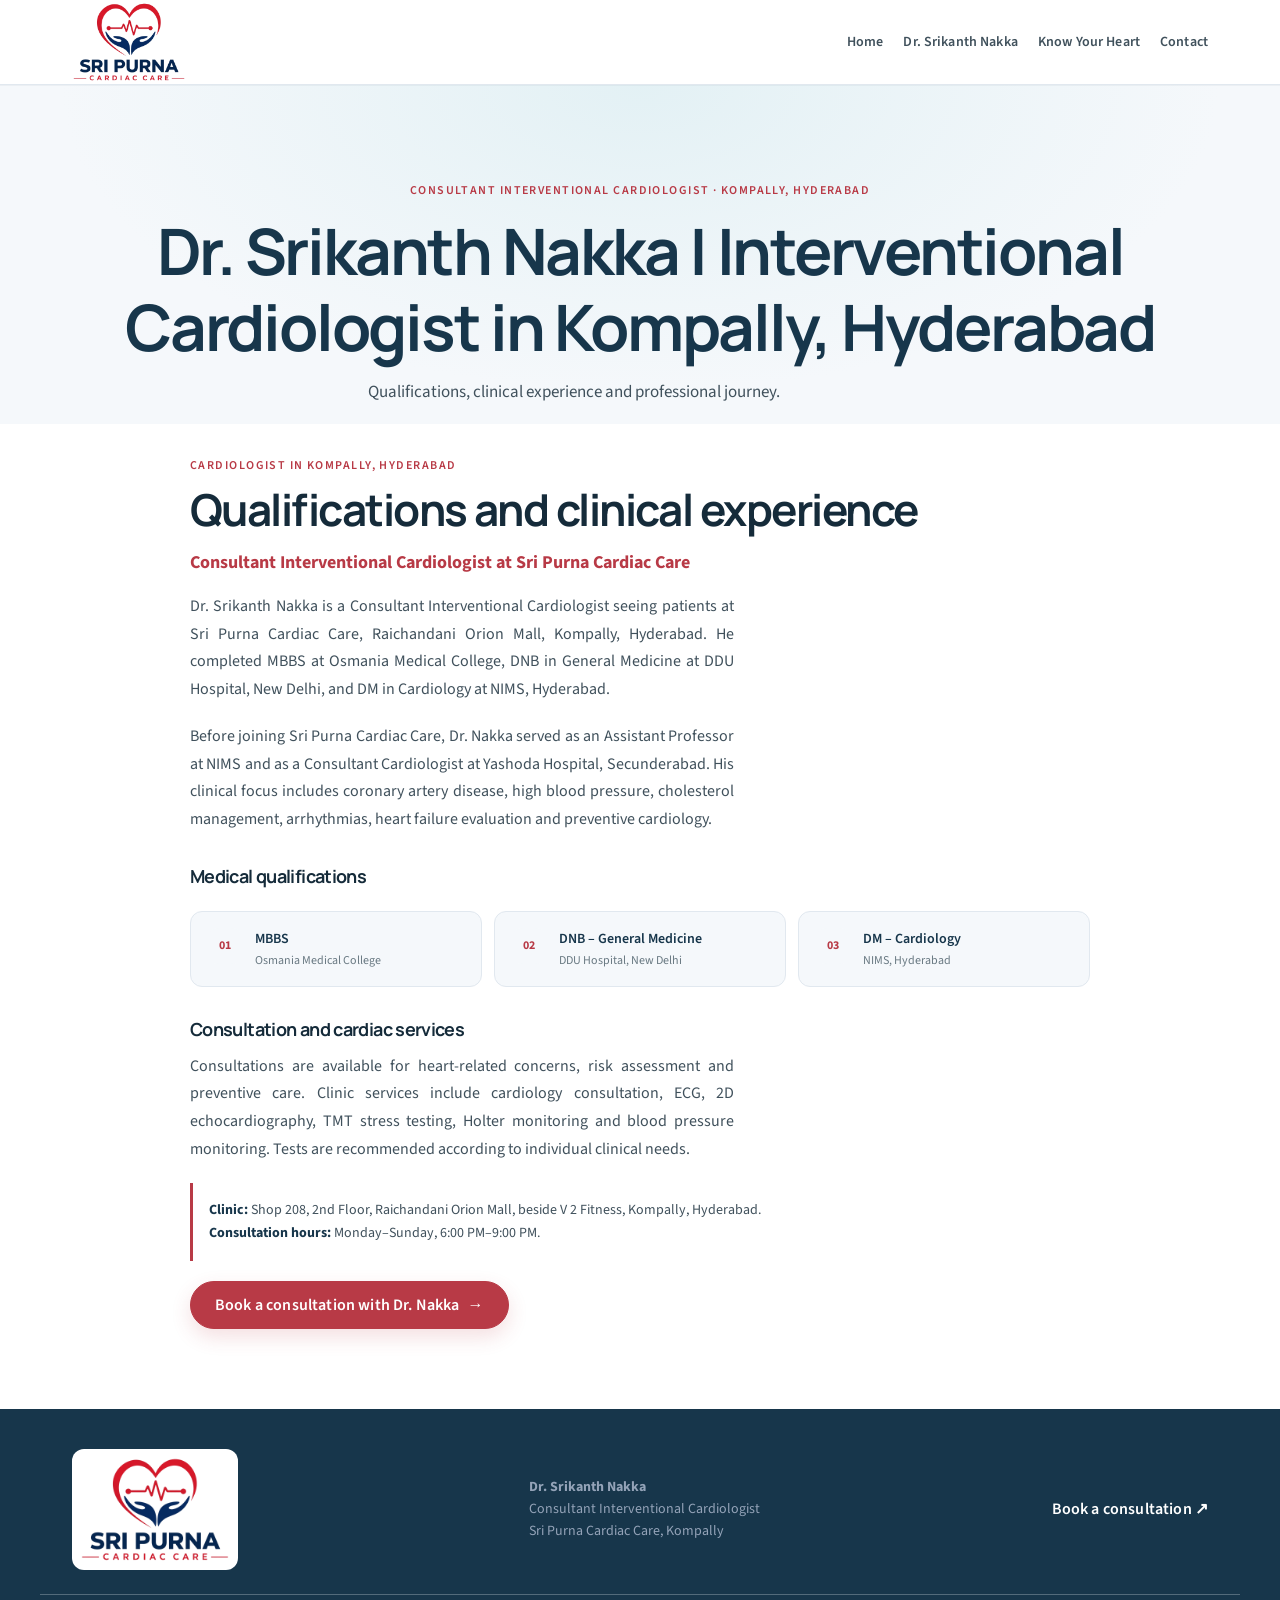
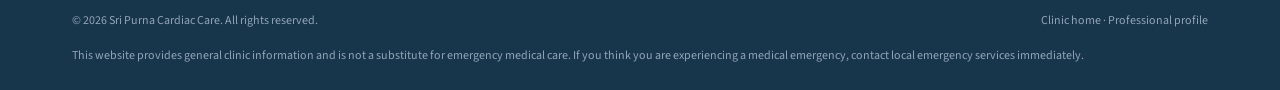
==== commit 6bc610a9: "Improve local SEO for cardiology queries" ====
--- a/dr-srikanth-nakka/index.html
+++ b/dr-srikanth-nakka/index.html
@@ -9,14 +9,14 @@
   <link rel="icon" type="image/png" sizes="16x16" href="../favicon-16x16.png">
   <link rel="apple-touch-icon" sizes="180x180" href="../apple-touch-icon.png">
   <meta name="robots" content="index,follow">
-  <title>Dr. Srikanth Nakka | Cardiologist in Kompally, Hyderabad</title>
-  <meta name="description" content="Meet Dr. Srikanth Nakka, Consultant Interventional Cardiologist at Sri Purna Cardiac Care in Kompally, Hyderabad. View his qualifications and experience.">
+  <title>Dr. Srikanth Nakka | Interventional Cardiologist, Kompally</title>
+  <meta name="description" content="Meet Dr. Srikanth Nakka, Consultant Interventional Cardiologist at Sri Purna Cardiac Care, Kompally, Hyderabad. View his training, services and clinic details.">
   <link rel="canonical" href="https://www.drsrikanthnakka.in/dr-srikanth-nakka/">
   <meta property="og:type" content="profile">
-  <meta property="og:title" content="Dr. Srikanth Nakka | Cardiologist in Kompally, Hyderabad">
+  <meta property="og:title" content="Dr. Srikanth Nakka | Interventional Cardiologist, Kompally">
   <link rel="preload" href="../fonts/manrope-latin-variable.woff2" as="font" type="font/woff2" crossorigin>
   <link rel="preload" href="../fonts/source-sans-3-latin-variable.woff2" as="font" type="font/woff2" crossorigin>
-  <meta property="og:description" content="Meet Dr. Srikanth Nakka, Consultant Interventional Cardiologist at Sri Purna Cardiac Care in Kompally, Hyderabad. View his qualifications and experience.">
+  <meta property="og:description" content="Meet Dr. Srikanth Nakka at Sri Purna Cardiac Care, Kompally, Hyderabad. View his training, services and clinic details.">
   <meta property="og:url" content="https://www.drsrikanthnakka.in/dr-srikanth-nakka/">
   <meta property="og:site_name" content="Sri Purna Cardiac Care">
   <meta property="profile:first_name" content="Srikanth">
@@ -27,8 +27,8 @@
   <meta property="og:image:width" content="987">
   <meta property="og:image:height" content="1280">
   <meta name="twitter:card" content="summary_large_image">
-  <meta name="twitter:title" content="Dr. Srikanth Nakka | Cardiologist in Kompally, Hyderabad">
-  <meta name="twitter:description" content="Meet Dr. Srikanth Nakka, Consultant Interventional Cardiologist at Sri Purna Cardiac Care in Kompally, Hyderabad. View his qualifications and experience.">
+  <meta name="twitter:title" content="Dr. Srikanth Nakka | Interventional Cardiologist, Kompally">
+  <meta name="twitter:description" content="Meet Dr. Srikanth Nakka at Sri Purna Cardiac Care, Kompally, Hyderabad. View his training, services and clinic details.">
   <meta name="twitter:image" content="https://www.drsrikanthnakka.in/images/dr-srikanth-nakka-at-sri-purna-cardiac-care.webp">
   <meta name="twitter:image:alt" content="Dr. Srikanth Nakka standing in blue scrubs beneath the Sri Purna Cardiac Care heart emblem">
   <link rel="stylesheet" href="../vendor/bootstrap/bootstrap-grid.min.css">
@@ -42,8 +42,8 @@
         "@type": "ProfilePage",
         "@id": "https://www.drsrikanthnakka.in/dr-srikanth-nakka/#profile",
         "url": "https://www.drsrikanthnakka.in/dr-srikanth-nakka/",
-        "name": "Dr. Srikanth Nakka | Cardiologist in Kompally, Hyderabad",
-        "description": "Meet Dr. Srikanth Nakka, Consultant Interventional Cardiologist at Sri Purna Cardiac Care in Kompally, Hyderabad. View his qualifications and experience.",
+        "name": "Dr. Srikanth Nakka | Interventional Cardiologist, Kompally",
+        "description": "Meet Dr. Srikanth Nakka, Consultant Interventional Cardiologist at Sri Purna Cardiac Care, Kompally, Hyderabad. View his training, services and clinic details.",
         "primaryImageOfPage": {
           "@type": "ImageObject",
           "url": "https://www.drsrikanthnakka.in/images/dr-srikanth-nakka-at-sri-purna-cardiac-care.webp",
@@ -110,7 +110,7 @@
     <section class="doctor-page-heading" aria-labelledby="doctor-page-title">
       <div class="container">
         <div class="eyebrow"><span class="eyebrow-line"></span> Consultant Interventional Cardiologist · Kompally, Hyderabad</div>
-        <h1 id="doctor-page-title">Dr. Srikanth Nakka</h1>
+        <h1 id="doctor-page-title">Dr. Srikanth Nakka | Interventional Cardiologist in Kompally, Hyderabad</h1>
         <p>Qualifications, clinical experience and professional journey.</p>
       </div>
     </section>
--- a/styles.css
+++ b/styles.css
@@ -1511,6 +1511,7 @@
 .gallery-card-portrait > a { aspect-ratio: 3 / 4; }
 .gallery-card-portrait img { object-fit: contain; background: #E6EEF2; }
 .gallery-card-portrait:hover img { transform: none; }
+.gallery-card-wide > a { aspect-ratio: 1916 / 915; }
 
 @media (min-width: 1024px) {
   .gallery-card-portrait { grid-column: span 3; grid-row: span 3; }
@@ -2267,3 +2268,667 @@
     transform: none;
   }
 }
+
+
+/* Learning and teamwork photo carousel */
+.carousel-hint {
+  margin: -1.15rem 0 1rem;
+  color: var(--color-text-muted);
+  font-size: var(--text-sm);
+}
+
+.career-carousel {
+  width: 100%;
+  overflow-x: auto;
+  overflow-y: hidden;
+  overscroll-behavior-x: contain;
+  scroll-behavior: auto;
+  scrollbar-width: none;
+  -webkit-overflow-scrolling: touch;
+}
+
+.career-carousel::-webkit-scrollbar {
+  display: none;
+}
+
+.career-carousel:focus-visible {
+  outline: 3px solid var(--color-focus);
+  outline-offset: 5px;
+  border-radius: var(--radius-lg);
+}
+
+.career-carousel-track {
+  display: flex;
+  align-items: center;
+  gap: var(--space-5);
+  width: max-content;
+  padding: 0 0.25rem 0.75rem;
+}
+
+.career-section .career-gallery {
+  display: flex;
+  flex-wrap: nowrap;
+  align-items: center;
+  gap: var(--space-5);
+  width: max-content;
+  margin: 0;
+}
+
+.career-section .career-gallery .career-photo {
+  flex: 0 0 clamp(248px, 32vw, 360px);
+  width: clamp(248px, 32vw, 360px);
+  margin: 0;
+}
+
+.career-section .career-gallery .career-photo > a {
+  display: block;
+  width: 100%;
+  height: auto;
+  min-height: 0;
+  aspect-ratio: 4 / 3;
+  overflow: hidden;
+}
+
+.career-section .career-gallery .gallery-card-feature > a,
+.career-section .career-gallery .gallery-card-wide > a {
+  aspect-ratio: 16 / 9;
+}
+
+.career-section .career-gallery .gallery-card:nth-child(2) > a {
+  aspect-ratio: 3 / 4;
+}
+
+.career-section .career-gallery .gallery-card:nth-child(2) img {
+  object-fit: contain;
+  background: #E6EEF2;
+}
+
+.career-section .career-gallery .career-photo img {
+  display: block;
+  width: 100%;
+  height: 100%;
+  object-fit: cover;
+}
+
+.career-gallery-clone {
+  pointer-events: none;
+}
+
+@media (max-width: 767px) {
+  .carousel-hint {
+    margin-top: -0.75rem;
+  }
+
+  .career-carousel-track,
+  .career-section .career-gallery {
+    gap: 1rem;
+  }
+
+  .career-section .career-gallery .career-photo {
+    flex-basis: min(82vw, 300px);
+    width: min(82vw, 300px);
+  }
+}
+
+@media (prefers-reduced-motion: reduce) {
+  .career-carousel {
+    scroll-behavior: auto !important;
+  }
+}
+
+
+/* Carousel card base; the ready state below uses a single social-post layout. */
+.career-carousel {
+  position: relative;
+  width: 100%;
+  overflow: visible;
+}
+
+.career-carousel-stage {
+  width: 100%;
+  perspective: 1500px;
+  touch-action: pan-y;
+}
+
+.career-section .career-gallery {
+  display: grid;
+  grid-template-columns: repeat(auto-fit, minmax(min(100%, 280px), 1fr));
+  align-items: stretch;
+  gap: var(--space-5);
+  width: 100%;
+  margin: 0;
+}
+
+.career-section .career-gallery .career-photo {
+  position: relative;
+  width: auto;
+  flex: none;
+  margin: 0;
+  aspect-ratio: 4 / 3;
+}
+
+.career-section .career-gallery .career-photo > a {
+  display: block;
+  width: 100%;
+  height: auto;
+  min-height: 0;
+  aspect-ratio: 4 / 3;
+  overflow: hidden;
+}
+
+.career-section .career-gallery .career-photo img {
+  display: block;
+  width: 100%;
+  height: 100%;
+  object-fit: cover;
+}
+
+.career-carousel.is-ready .career-carousel-stage {
+  position: relative;
+  aspect-ratio: 1.4 / 1;
+  overflow: hidden;
+  border-radius: var(--radius-lg);
+  isolation: isolate;
+}
+
+.career-carousel.is-ready .career-gallery {
+  position: absolute;
+  inset: 0;
+  display: block;
+  width: 100%;
+  height: 100%;
+  pointer-events: none;
+}
+
+.career-carousel.is-ready .career-gallery .career-photo {
+  position: absolute;
+  top: 50%;
+  left: 50%;
+  display: grid;
+  grid-template-rows: minmax(0, 1fr) auto;
+  width: min(94%, 1080px);
+  max-width: calc(100% - 0.5rem);
+  aspect-ratio: 1.4 / 1;
+  overflow: hidden;
+  border: 1px solid rgb(255 255 255 / 0.88);
+  border-radius: clamp(1rem, 2vw, 1.5rem);
+  background: #E6EEF2;
+  box-shadow: 0 28px 72px rgb(15 38 52 / 0.24);
+  opacity: 0;
+  transform: translate3d(-50%, -34%, -260px) scale(0.56);
+  transform-origin: center center;
+  transform-style: preserve-3d;
+  transition: transform 850ms cubic-bezier(0.22, 1, 0.36, 1), opacity 650ms ease, filter 850ms ease, box-shadow 550ms ease;
+  will-change: transform, opacity;
+  pointer-events: none;
+}
+
+.career-carousel.is-ready .career-gallery .career-photo > a {
+  position: relative;
+  inset: auto;
+  grid-row: 1;
+  width: 100%;
+  height: 100%;
+  aspect-ratio: auto;
+  border-radius: inherit;
+  overflow: hidden;
+}
+
+.career-carousel.is-ready .career-gallery .career-photo img {
+  width: 100%;
+  height: 100%;
+  aspect-ratio: auto;
+  object-fit: contain;
+  object-position: center;
+  transition: transform 850ms cubic-bezier(0.22, 1, 0.36, 1);
+}
+
+.career-carousel.is-ready .career-gallery .career-photo.is-current {
+  z-index: 5;
+  opacity: 1;
+  filter: none;
+  transform: translate3d(-50%, -50%, 0) scale(1);
+  box-shadow: 0 34px 92px rgb(15 38 52 / 0.3);
+  pointer-events: auto;
+}
+
+.career-carousel.is-ready .career-gallery .career-photo.is-next {
+  z-index: 3;
+  opacity: 0.84;
+  filter: brightness(0.78) saturate(0.84);
+  transform: translate3d(-35%, -43%, -110px) scale(0.82) rotateY(-9deg) rotateZ(2.5deg);
+}
+
+.career-carousel.is-ready .career-gallery .career-photo.is-previous {
+  z-index: 2;
+  opacity: 0.66;
+  filter: brightness(0.68) saturate(0.75);
+  transform: translate3d(-65%, -43%, -155px) scale(0.78) rotateY(10deg) rotateZ(-3deg);
+}
+
+.career-carousel.is-ready .career-gallery .career-photo.is-hidden {
+  z-index: 0;
+  opacity: 0;
+  transform: translate3d(-50%, -34%, -260px) scale(0.56);
+}
+
+.career-carousel.is-ready .career-gallery .career-photo.is-leaving-left {
+  z-index: 7;
+  opacity: 0;
+  filter: brightness(0.68) blur(1px);
+  transform: translate3d(-86%, -39%, 80px) scale(0.68) rotateY(-14deg) rotateZ(-7deg);
+  pointer-events: none;
+}
+
+.career-carousel.is-ready .career-gallery .career-photo.is-leaving-right {
+  z-index: 7;
+  opacity: 0;
+  filter: brightness(0.68) blur(1px);
+  transform: translate3d(-14%, -39%, 80px) scale(0.68) rotateY(14deg) rotateZ(7deg);
+  pointer-events: none;
+}
+
+.career-carousel.is-ready .career-gallery .career-photo.is-resetting,
+.career-carousel.is-initializing .career-gallery .career-photo {
+  transition: none !important;
+}
+
+.career-carousel.is-ready .career-gallery .career-photo:not(.is-current) {
+  pointer-events: none;
+}
+
+.career-carousel.is-ready .career-gallery .career-photo figcaption {
+  position: relative;
+  z-index: 2;
+  inset: auto;
+  grid-row: 2;
+  display: grid;
+  gap: 0.35rem;
+  padding: clamp(1rem, 2.5vw, 1.75rem);
+  color: var(--color-text);
+  background: #fff;
+  pointer-events: none;
+}
+
+.career-carousel.is-ready .career-gallery .career-photo figcaption span {
+  color: var(--color-brand-dark);
+  font-size: clamp(0.68rem, 1vw, 0.82rem);
+  font-weight: 700;
+  letter-spacing: 0.12em;
+  line-height: 1.2;
+  text-transform: uppercase;
+}
+
+.career-carousel.is-ready .career-gallery .career-photo figcaption strong {
+  display: -webkit-box;
+  overflow: hidden;
+  color: var(--color-text);
+  font-size: clamp(0.95rem, 1.7vw, 1.3rem);
+  font-weight: 700;
+  line-height: 1.3;
+  -webkit-box-orient: vertical;
+  -webkit-line-clamp: 2;
+}
+
+.career-carousel.is-ready .career-carousel-controls {
+  display: flex;
+}
+
+.career-carousel-controls {
+  display: none;
+  width: fit-content;
+  align-items: center;
+  justify-content: center;
+  gap: 0.65rem;
+  margin: 1.1rem auto 0;
+  padding: 0.35rem 0.45rem;
+  border: 1px solid rgb(255 255 255 / 0.92);
+  border-radius: 999px;
+  background: rgb(255 255 255 / 0.82);
+  box-shadow: 0 10px 28px rgb(23 54 75 / 0.12);
+  backdrop-filter: blur(12px);
+}
+
+.career-carousel-button {
+  display: inline-grid;
+  width: 3.2rem;
+  height: 3.2rem;
+  place-items: center;
+  padding: 0;
+  border: 1px solid rgb(255 255 255 / 0.72);
+  border-radius: 50%;
+  color: #fff;
+  background: linear-gradient(145deg, #23485D, #142F42);
+  box-shadow: 0 9px 24px rgb(23 54 75 / 0.24), inset 0 1px 0 rgb(255 255 255 / 0.16);
+  cursor: pointer;
+  font: inherit;
+  font-size: 1.55rem;
+  font-weight: 800;
+  line-height: 1;
+  transition: color 180ms ease, background 180ms ease, border-color 180ms ease, transform 180ms ease, box-shadow 180ms ease;
+}
+
+.career-carousel-button:hover:not(:disabled) {
+  transform: translateY(-2px) scale(1.06);
+  border-color: #fff;
+  color: #fff;
+  background: linear-gradient(145deg, var(--color-brand), var(--color-brand-dark));
+  box-shadow: 0 13px 28px rgb(23 54 75 / 0.28);
+}
+
+.career-carousel-button:active:not(:disabled) {
+  transform: scale(0.96);
+}
+
+.career-carousel-button:focus-visible {
+  outline: 3px solid var(--color-focus);
+  outline-offset: 3px;
+}
+
+.career-carousel-button:disabled {
+  cursor: not-allowed;
+  opacity: 0.55;
+}
+
+@media (max-width: 767px) {
+  .career-section .career-carousel {
+    width: calc(100% + 3rem);
+    margin-inline: -1.5rem;
+  }
+
+  .career-carousel.is-ready .career-carousel-stage {
+    aspect-ratio: 1 / 1;
+  }
+
+  .career-carousel.is-ready .career-gallery .career-photo {
+    width: 99%;
+    aspect-ratio: 1.15 / 1;
+  }
+
+  .career-carousel.is-ready .career-gallery .career-photo figcaption {
+    gap: 0.25rem;
+    padding: 0.9rem 1rem 1rem;
+  }
+
+  .career-carousel.is-ready .career-gallery .career-photo figcaption strong {
+    font-size: 0.94rem;
+  }
+
+  .career-carousel-controls {
+    gap: 0.45rem;
+    margin-top: 0.9rem;
+    padding: 0.25rem 0.35rem;
+  }
+
+  .career-carousel-button {
+    width: 2.9rem;
+    height: 2.9rem;
+  }
+}
+
+@media (max-width: 420px) {
+  .career-section .career-carousel {
+    width: calc(100% + 2rem);
+    margin-inline: -1rem;
+  }
+}
+
+/* Clean professional photo-post format without social-media branding */
+.career-carousel.is-ready {
+  width: min(100%, 720px);
+  margin-inline: auto;
+  overflow: hidden;
+  border: 1px solid #DBDBDB;
+  border-radius: 14px;
+  background: #fff;
+  box-shadow: 0 10px 30px rgb(17 24 39 / 0.08);
+}
+
+.career-carousel.is-ready .career-carousel-stage {
+  position: relative;
+  width: 100%;
+  aspect-ratio: auto;
+  overflow: visible;
+  border-radius: 0;
+  isolation: auto;
+  touch-action: pan-y;
+}
+
+.career-carousel.is-ready .career-gallery {
+  position: relative;
+  inset: auto;
+  display: grid;
+  grid-template-columns: minmax(0, 1fr);
+  width: 100%;
+  height: auto;
+  margin: 0;
+  pointer-events: auto;
+}
+
+.career-carousel.is-ready .career-gallery .career-photo {
+  position: relative;
+  top: auto;
+  left: auto;
+  display: grid;
+  grid-area: 1 / 1;
+  grid-template-rows: minmax(0, 1fr) auto;
+  width: 100%;
+  max-width: none;
+  aspect-ratio: auto;
+  margin: 0;
+  overflow: hidden;
+  border: 0;
+  border-radius: 0;
+  background: #fff;
+  box-shadow: none;
+  opacity: 0;
+  visibility: hidden;
+  transform: none;
+  transform-origin: center;
+  transform-style: flat;
+  transition: opacity 240ms ease, visibility 0s linear 240ms;
+  will-change: opacity;
+  pointer-events: none;
+}
+
+.career-carousel.is-ready .career-gallery .career-photo.is-current {
+  z-index: 2;
+  opacity: 1;
+  visibility: visible;
+  filter: none;
+  transform: none;
+  box-shadow: none;
+  transition-delay: 0s;
+  pointer-events: auto;
+}
+
+.career-carousel.is-ready .career-gallery .career-photo.is-next,
+.career-carousel.is-ready .career-gallery .career-photo.is-previous,
+.career-carousel.is-ready .career-gallery .career-photo.is-hidden {
+  visibility: hidden;
+}
+
+.career-carousel.is-ready .career-gallery .career-photo.is-leaving-left,
+.career-carousel.is-ready .career-gallery .career-photo.is-leaving-right {
+  z-index: 1;
+  opacity: 0;
+  visibility: visible;
+  filter: none;
+  transform: none;
+  pointer-events: none;
+}
+
+.career-carousel.is-ready .career-gallery .career-photo > a {
+  position: relative;
+  inset: auto;
+  display: block;
+  grid-row: 1;
+  width: 100%;
+  height: auto;
+  min-height: 0;
+  aspect-ratio: 4 / 3;
+  border-radius: 0;
+  overflow: hidden;
+  background: #F5F5F5;
+}
+
+.career-carousel.is-ready .career-gallery .career-photo img {
+  display: block;
+  width: 100%;
+  height: 100%;
+  max-height: none;
+  aspect-ratio: 4 / 3;
+  object-fit: contain;
+  object-position: center;
+  background: #F5F5F5;
+  transition: none;
+}
+
+.career-carousel.is-ready .career-gallery .career-photo .gallery-open {
+  display: none;
+}
+
+.career-carousel.is-ready .career-gallery .career-photo figcaption {
+  position: relative;
+  z-index: 2;
+  inset: auto;
+  display: grid;
+  grid-row: 2;
+  gap: 0.3rem;
+  padding: 1rem 1rem 1.1rem;
+  color: var(--color-text);
+  background: #fff;
+  pointer-events: none;
+}
+
+.career-carousel.is-ready .career-gallery .career-photo figcaption span {
+  color: var(--color-brand-dark);
+  font-size: 0.72rem;
+  font-weight: 750;
+  letter-spacing: 0.08em;
+  line-height: 1.25;
+  text-transform: uppercase;
+}
+
+.career-carousel.is-ready .career-gallery .career-photo figcaption strong {
+  display: -webkit-box;
+  overflow: hidden;
+  color: var(--color-text);
+  font-size: 1rem;
+  font-weight: 600;
+  line-height: 1.45;
+  -webkit-box-orient: vertical;
+  -webkit-line-clamp: 2;
+}
+
+.career-carousel.is-ready .career-carousel-controls {
+  display: flex;
+  width: 100%;
+  align-items: center;
+  justify-content: center;
+  gap: 0.55rem;
+  margin: 0;
+  padding: 0.7rem 1rem 0.85rem;
+  border: 0;
+  border-top: 1px solid #F0F0F0;
+  border-radius: 0;
+  background: #fff;
+  box-shadow: none;
+  backdrop-filter: none;
+}
+
+.career-carousel.is-ready .career-carousel-button {
+  display: grid;
+  width: 2.75rem;
+  min-width: 2.75rem;
+  height: 2.75rem;
+  min-height: 2.75rem;
+  place-items: center;
+  padding: 0;
+  border: 1px solid #D6E0E6;
+  border-radius: 999px;
+  color: #17364B;
+  background: #fff;
+  box-shadow: 0 2px 8px rgb(23 54 75 / 0.08);
+  font: inherit;
+  font-size: 1.2rem;
+  font-weight: 700;
+  line-height: 1;
+  white-space: nowrap;
+  transition: color 160ms ease, border-color 160ms ease, background 160ms ease, transform 160ms ease, box-shadow 160ms ease;
+}
+
+.career-carousel.is-ready .career-carousel-button:hover:not(:disabled) {
+  transform: translateY(-1px);
+  border-color: #AFC1CC;
+  color: #102E40;
+  background: #F7FAFB;
+  box-shadow: 0 4px 12px rgb(23 54 75 / 0.12);
+}
+
+.career-carousel.is-ready .career-carousel-play {
+  border-color: #17364B;
+  color: #fff;
+  background: #17364B;
+  box-shadow: 0 4px 12px rgb(23 54 75 / 0.18);
+}
+
+.career-carousel.is-ready .career-carousel-play:hover:not(:disabled) {
+  border-color: #23485D;
+  color: #fff;
+  background: #23485D;
+}
+
+.career-carousel.is-ready .career-carousel-button:active:not(:disabled) {
+  transform: scale(0.96);
+}
+
+.career-carousel.is-ready .career-carousel-button:focus-visible {
+  outline: 2px solid var(--color-focus);
+  outline-offset: 2px;
+}
+
+.career-carousel.is-ready .career-carousel-button:disabled {
+  cursor: not-allowed;
+  opacity: 0.55;
+}
+
+@media (max-width: 767px) {
+  .career-section .career-carousel.is-ready {
+    width: 100%;
+    max-width: 100%;
+    margin: 0;
+    border-radius: 12px;
+  }
+
+  .career-carousel.is-ready .career-carousel-stage,
+  .career-carousel.is-ready .career-gallery .career-photo {
+    aspect-ratio: auto;
+  }
+
+  .career-carousel.is-ready .career-gallery .career-photo figcaption {
+    padding: 0.9rem 1rem 1rem;
+  }
+
+  .career-carousel.is-ready .career-gallery .career-photo > a {
+    aspect-ratio: 4 / 5;
+  }
+
+  .career-carousel.is-ready .career-gallery .career-photo img {
+    aspect-ratio: 4 / 5;
+  }
+
+  .career-carousel.is-ready .career-carousel-controls {
+    justify-content: center;
+    gap: 0.4rem;
+    padding: 0.6rem 0.65rem 0.75rem;
+  }
+}
+
+@media (prefers-reduced-motion: reduce) {
+  .career-carousel.is-ready .career-gallery .career-photo,
+  .career-carousel.is-ready .career-gallery .career-photo img,
+  .career-carousel-button {
+    transition: none !important;
+  }
+}
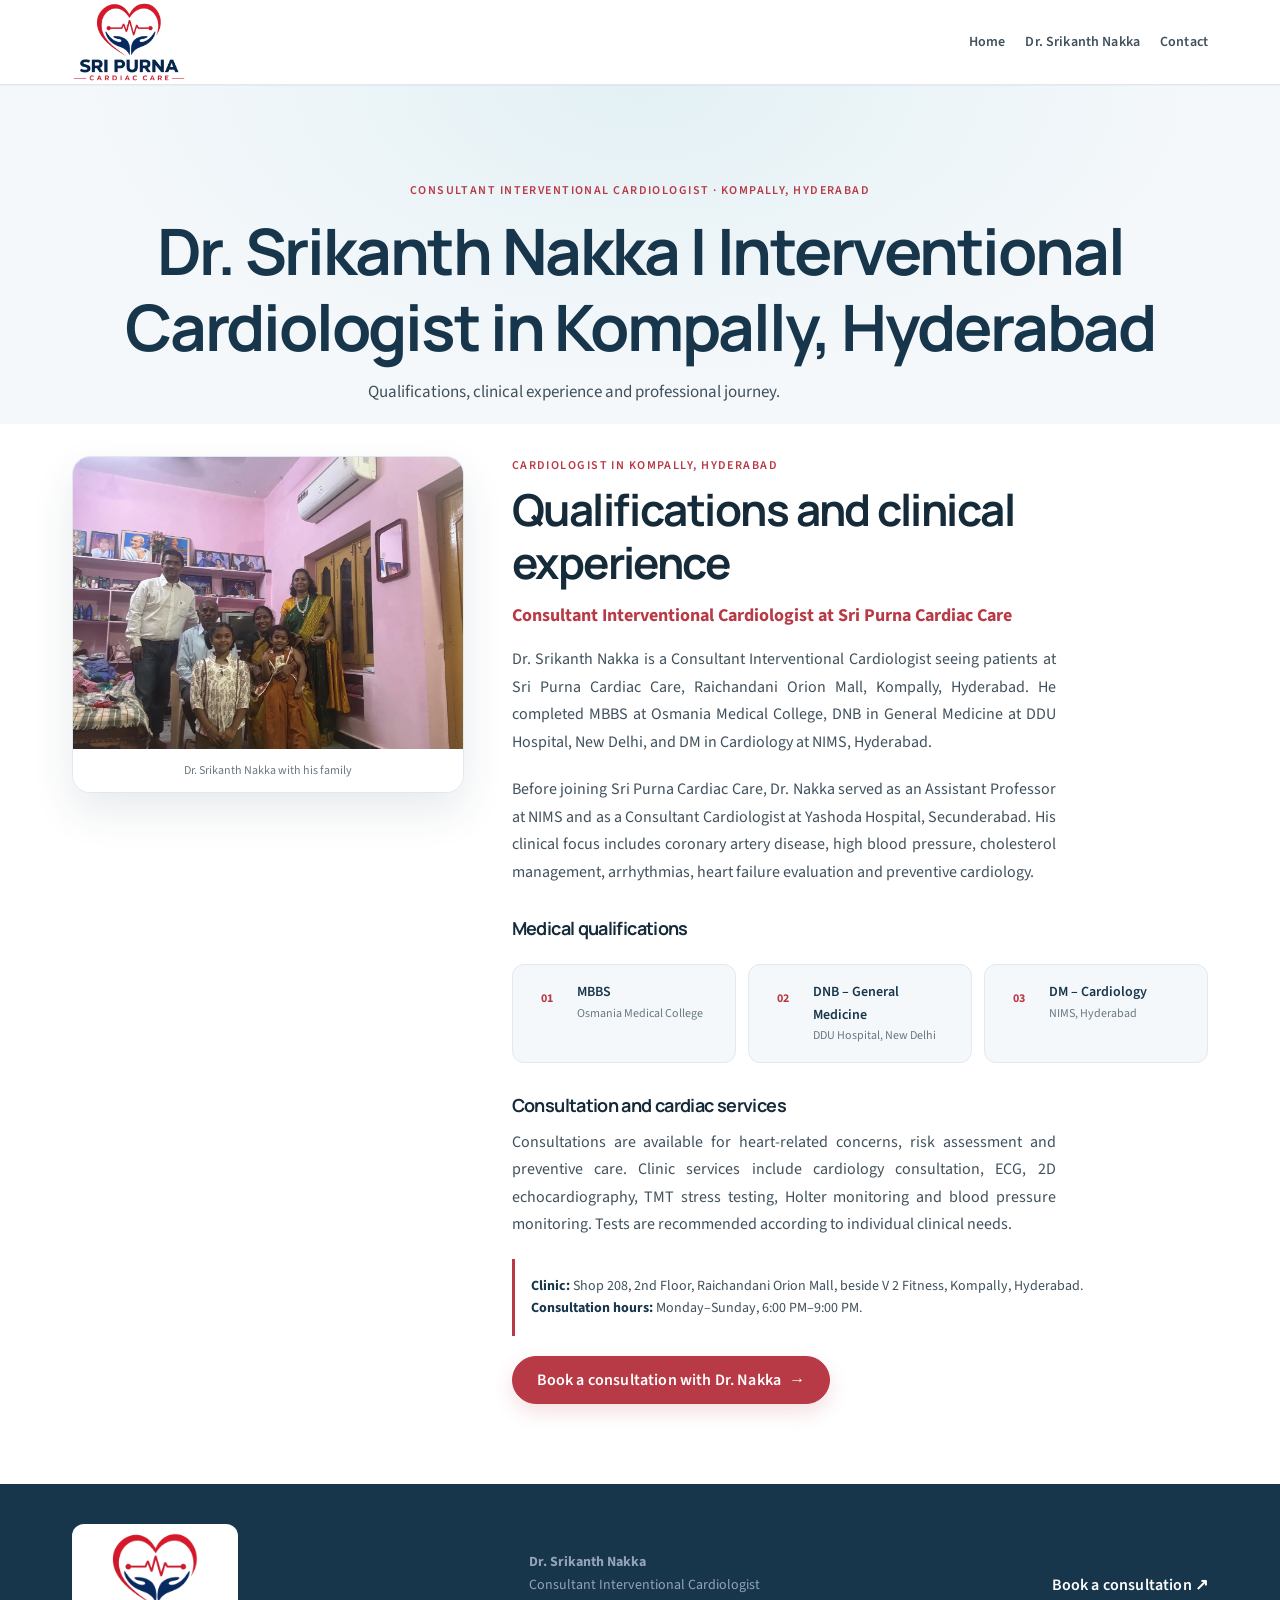
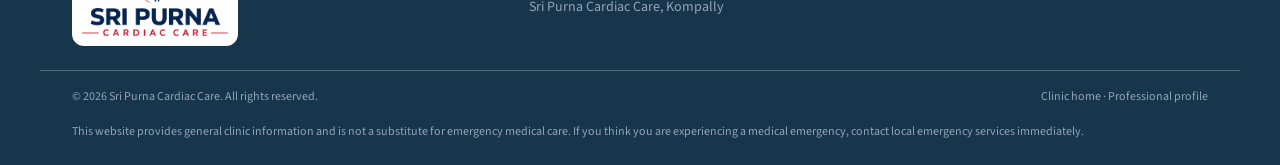
==== commit 843e828e: "Add family photo and remove education pages" ====
--- a/dr-srikanth-nakka/index.html
+++ b/dr-srikanth-nakka/index.html
@@ -101,7 +101,6 @@
       <nav class="nav" id="primaryNav" aria-label="Main navigation">
         <a href="../">Home</a>
         <a href="#doctor" aria-current="page">Dr. Srikanth Nakka</a>
-        <a href="../know-your-heart/">Know Your Heart</a>
         <a href="../#contact">Contact</a>
       </nav>
     </div>
@@ -115,7 +114,11 @@
       </div>
     </section>
     <section class="section doctor-section" id="doctor" aria-labelledby="doctor-heading">
-      <div class="container doctor-grid doctor-grid-text-only">
+      <div class="container doctor-grid">
+        <figure class="doctor-profile-photo doctor-family-photo">
+          <img src="../images/dr-srikanth-nakka-family.webp" alt="Dr. Srikanth Nakka with his family" width="1280" height="959" loading="lazy" decoding="async">
+          <figcaption>Dr. Srikanth Nakka with his family</figcaption>
+        </figure>
         <div class="doctor-copy">
           <div class="eyebrow"><span class="eyebrow-line"></span> Cardiologist in Kompally, Hyderabad</div>
           <h2 id="doctor-heading">Qualifications and clinical experience</h2>
--- a/styles.css
+++ b/styles.css
@@ -1233,11 +1233,6 @@
   align-items: start;
 }
 
-.doctor-grid-text-only {
-  grid-template-columns: minmax(0, 900px);
-  justify-content: center;
-}
-
 .doctor-profile-photo {
   overflow: hidden;
   border: 1px solid var(--color-border);
@@ -1253,6 +1248,12 @@
   object-position: center 30%;
 }
 
+.doctor-family-photo img {
+  max-height: none;
+  object-fit: contain;
+  object-position: center;
+}
+
 .doctor-profile-photo figcaption {
   padding: var(--space-3) var(--space-4);
   color: var(--color-text-muted);
@@ -1308,70 +1309,11 @@
   .nav { transition: none; }
 }
 
-/* Small patient-education introduction; the detailed content lives on its own pages. */
-.education-intro {
-  padding: clamp(2rem, 5vw, 4rem) 0;
-  border-block: 1px solid var(--color-border);
-  background: var(--color-bg);
-}
-
-.education-intro-inner {
-  display: flex;
-  align-items: center;
-  justify-content: space-between;
-  gap: 2rem;
-}
-
-.education-kicker {
-  color: var(--color-brand-dark);
-  font-size: var(--text-xs);
-  font-weight: 600;
-  letter-spacing: 0.09em;
-  text-transform: uppercase;
-}
-
-.education-intro h2 {
-  margin: 0.3rem 0 0.5rem;
-  color: var(--color-navy);
-}
-
-.education-intro p {
-  max-width: 680px;
-  color: var(--color-text-secondary);
-  font-size: var(--text-base);
-}
-
-.education-intro-link {
-  display: inline-flex;
-  min-height: 48px;
-  flex: 0 0 auto;
-  align-items: center;
-  gap: 0.65rem;
-  padding: 0.75rem 1rem;
-  border: 1px solid var(--color-navy);
-  border-radius: 999px;
-  color: var(--color-navy);
-  font-size: var(--text-sm);
-  font-weight: 600;
-  transition: background-color var(--transition), color var(--transition);
-}
-
-.education-intro-link:hover,
-.education-intro-link:focus-visible {
-  background: var(--color-navy);
-  color: #fff;
-}
-
 @media (max-width: 767px) {
   .about-grid { grid-template-columns: minmax(0, 1fr); gap: var(--space-6); }
 
   .hero-bottom i { display: none; }
 }
-
-@media (max-width: 680px) {
-  .education-intro-inner { align-items: flex-start; flex-direction: column; gap: 1.25rem; }
-}
-
 
 /* 18. Dr. Nakka's photo gallery */
 .gallery-section {
